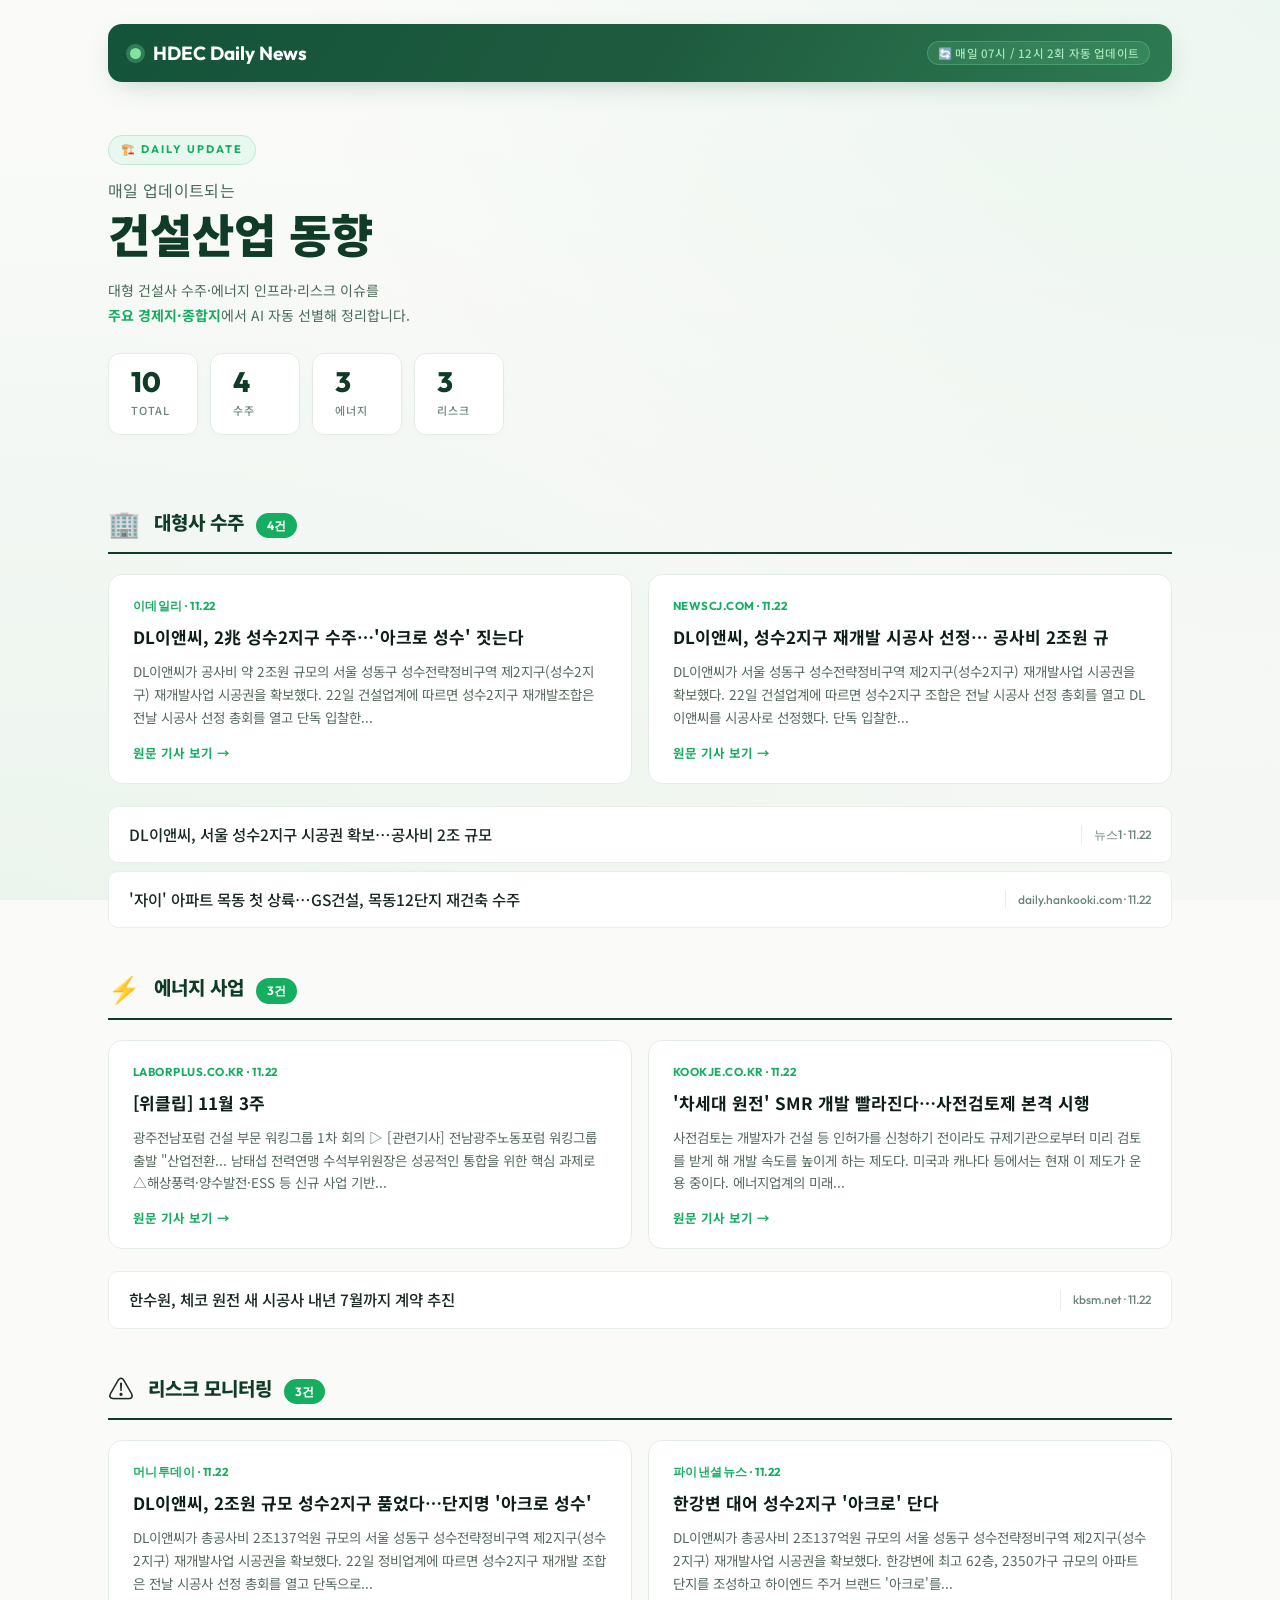
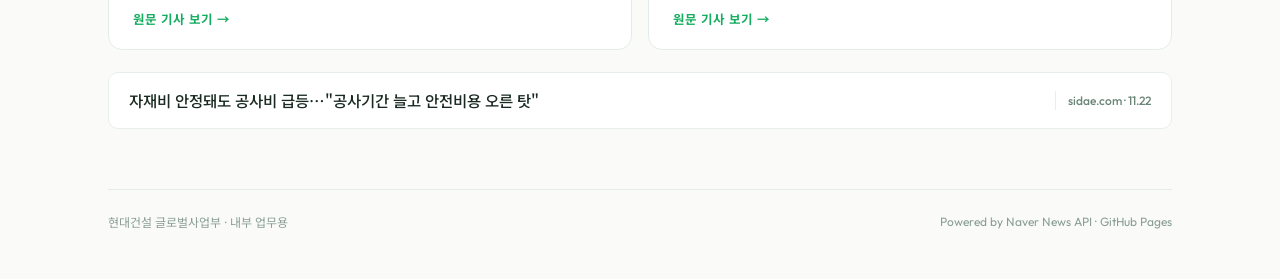
==== index.html @ 76e1b09c "Daily news update 2026-11-22" ====
<!DOCTYPE html>
<html lang="ko">
<head>
    <meta charset="UTF-8">
    <meta name="viewport" content="width=device-width, initial-scale=1.0">
    <title>건설산업 동향 Daily | HDEC Daily News</title>
    <link rel="preconnect" href="https://fonts.googleapis.com">
    <link rel="preconnect" href="https://fonts.gstatic.com" crossorigin>
    <link href="https://fonts.googleapis.com/css2?family=Noto+Sans+KR:wght@300;400;500;700;900&family=Outfit:wght@300;400;600;800&display=swap" rel="stylesheet">
    <link rel="stylesheet" href="style.css">
</head>
<body>

<div class="bg-wrap"><div class="bg-overlay"></div></div>

<main class="container">

  <header class="site-header">
    <a href="https://hdec-daily-news.github.io/landing/" class="brand">
      <span class="brand-dot"></span>
      <span class="brand-name">HDEC Daily News</span>
    </a>
    <div class="site-meta">
      <span class="auto-badge">🔄 매일 07시 / 12시 2회 자동 업데이트</span>
    </div>
  </header>

  <section class="hero">
    <div class="hero-tag">🏗️ DAILY UPDATE</div>
    <h1>
      <span class="hero-sub">매일 업데이트되는</span>
      <span class="hero-main">건설산업 동향</span>
    </h1>
    <p class="hero-desc">
      대형 건설사 수주·에너지 인프라·리스크 이슈를<br>
      <strong>주요 경제지·종합지</strong>에서 AI 자동 선별해 정리합니다.
    </p>
    <div class="hero-stats">
      <div class="stat"><span class="stat-num">10</span><span class="stat-lab">TOTAL</span></div>
      <div class="stat"><span class="stat-num">4</span><span class="stat-lab">수주</span></div>
      <div class="stat"><span class="stat-num">3</span><span class="stat-lab">에너지</span></div>
      <div class="stat"><span class="stat-num">3</span><span class="stat-lab">리스크</span></div>
    </div>
  </section>

  
    <section class="section">
      <div class="section-head">
        <div class="section-icon">🏢</div>
        <div class="section-meta">
          <h2 class="section-title">대형사 수주</h2>
          <div class="section-count">4건</div>
        </div>
      </div>
      <div class="top-cards">
        <a class="top-card" href="https://www.edaily.co.kr/News/Read?newsId=01830246645648344&amp;mediaCodeNo=257&amp;utm_source=naver&amp;utm_medium=referral&amp;utm_campaign=news_syndication&amp;utm_content=original_article" target="_blank" rel="noopener">
          <div class="top-card-source">이데일리 · 11.22</div>
          <h3 class="top-card-title">DL이앤씨, 2兆 성수2지구 수주…'아크로 성수' 짓는다</h3>
          <p class="top-card-desc">DL이앤씨가 공사비 약 2조원 규모의 서울 성동구 성수전략정비구역 제2지구(성수2지구) 재개발사업 시공권을 확보했다. 22일 건설업계에 따르면 성수2지구 재개발조합은 전날 시공사 선정 총회를 열고 단독 입찰한... </p>
          <span class="top-card-more">원문 기사 보기 →</span>
        </a>
        <a class="top-card" href="https://www.newscj.com/news/articleView.html?idxno=3451092" target="_blank" rel="noopener">
          <div class="top-card-source">newscj.com · 11.22</div>
          <h3 class="top-card-title">DL이앤씨, 성수2지구 재개발 시공사 선정… 공사비 2조원 규</h3>
          <p class="top-card-desc">DL이앤씨가 서울 성동구 성수전략정비구역 제2지구(성수2지구) 재개발사업 시공권을 확보했다. 22일 건설업계에 따르면 성수2지구 조합은 전날 시공사 선정 총회를 열고 DL이앤씨를 시공사로 선정했다. 단독 입찰한... </p>
          <span class="top-card-more">원문 기사 보기 →</span>
        </a></div><ul class="headlines">
          <li class="headline">
            <a href="https://www.news1.kr/realestate/general/6361959" target="_blank" rel="noopener">
              <span class="hl-title">DL이앤씨, 서울 성수2지구 시공권 확보…공사비 2조 규모</span>
              <span class="hl-meta">뉴스1 · 11.22</span>
            </a>
          </li>
          <li class="headline">
            <a href="https://daily.hankooki.com/news/articleView.html?idxno=1427640" target="_blank" rel="noopener">
              <span class="hl-title">'자이' 아파트 목동 첫 상륙…GS건설, 목동12단지 재건축 수주</span>
              <span class="hl-meta">daily.hankooki.com · 11.22</span>
            </a>
          </li></ul>
    </section>
    <section class="section">
      <div class="section-head">
        <div class="section-icon">⚡</div>
        <div class="section-meta">
          <h2 class="section-title">에너지 사업</h2>
          <div class="section-count">3건</div>
        </div>
      </div>
      <div class="top-cards">
        <a class="top-card" href="https://www.laborplus.co.kr/news/articleView.html?idxno=41877" target="_blank" rel="noopener">
          <div class="top-card-source">laborplus.co.kr · 11.22</div>
          <h3 class="top-card-title">[위클립] 11월 3주</h3>
          <p class="top-card-desc">광주전남포럼 건설 부문 워킹그룹 1차 회의 ▷ [관련기사] 전남광주노동포럼 워킹그룹 출발 &quot;산업전환... 남태섭 전력연맹 수석부위원장은 성공적인 통합을 위한 핵심 과제로 △해상풍력·양수발전·ESS 등 신규 사업 기반... </p>
          <span class="top-card-more">원문 기사 보기 →</span>
        </a>
        <a class="top-card" href="http://www.kookje.co.kr/news2011/asp/newsbody.asp?code=0200&amp;key=20261122.99099006650" target="_blank" rel="noopener">
          <div class="top-card-source">kookje.co.kr · 11.22</div>
          <h3 class="top-card-title">'차세대 원전' SMR 개발 빨라진다…사전검토제 본격 시행</h3>
          <p class="top-card-desc">사전검토는 개발자가 건설 등 인허가를 신청하기 전이라도 규제기관으로부터 미리 검토를 받게 해 개발 속도를 높이게 하는 제도다. 미국과 캐나다 등에서는 현재 이 제도가 운용 중이다. 에너지업계의 미래... </p>
          <span class="top-card-more">원문 기사 보기 →</span>
        </a></div><ul class="headlines">
          <li class="headline">
            <a href="https://www.kbsm.net/news/view.php?idx=542794" target="_blank" rel="noopener">
              <span class="hl-title">한수원, 체코 원전 새 시공사 내년 7월까지 계약 추진</span>
              <span class="hl-meta">kbsm.net · 11.22</span>
            </a>
          </li></ul>
    </section>
    <section class="section">
      <div class="section-head">
        <div class="section-icon">⚠️</div>
        <div class="section-meta">
          <h2 class="section-title">리스크 모니터링</h2>
          <div class="section-count">3건</div>
        </div>
      </div>
      <div class="top-cards">
        <a class="top-card" href="https://www.mt.co.kr/estate/2026/11/22/2026112213561186663" target="_blank" rel="noopener">
          <div class="top-card-source">머니투데이 · 11.22</div>
          <h3 class="top-card-title">DL이앤씨, 2조원 규모 성수2지구 품었다…단지명 '아크로 성수'</h3>
          <p class="top-card-desc">DL이앤씨가 총공사비 2조137억원 규모의 서울 성동구 성수전략정비구역 제2지구(성수2지구) 재개발사업 시공권을 확보했다. 22일 정비업계에 따르면 성수2지구 재개발 조합은 전날 시공사 선정 총회를 열고 단독으로... </p>
          <span class="top-card-more">원문 기사 보기 →</span>
        </a>
        <a class="top-card" href="https://www.fnnews.com/news/202611221819391116" target="_blank" rel="noopener">
          <div class="top-card-source">파이낸셜뉴스 · 11.22</div>
          <h3 class="top-card-title">한강변 대어 성수2지구 '아크로' 단다</h3>
          <p class="top-card-desc">DL이앤씨가 총공사비 2조137억원 규모의 서울 성동구 성수전략정비구역 제2지구(성수2지구) 재개발사업 시공권을 확보했다. 한강변에 최고 62층, 2350가구 규모의 아파트 단지를 조성하고 하이엔드 주거 브랜드 '아크로'를... </p>
          <span class="top-card-more">원문 기사 보기 →</span>
        </a></div><ul class="headlines">
          <li class="headline">
            <a href="https://www.sidae.com/article/2026112119050457990" target="_blank" rel="noopener">
              <span class="hl-title">자재비 안정돼도 공사비 급등…&quot;공사기간 늘고 안전비용 오른 탓&quot;</span>
              <span class="hl-meta">sidae.com · 11.22</span>
            </a>
          </li></ul>
    </section>

  <footer class="site-footer">
    <div>현대건설 글로벌사업부 · 내부 업무용</div>
    <div class="tech">Powered by Naver News API · GitHub Pages</div>
  </footer>

</main>
</body>
</html>
---- style.css ----
/* ========= Reset ========= */
*, *::before, *::after { box-sizing: border-box; margin: 0; padding: 0; }
html, body { height: 100%; }
body {
  font-family: 'Noto Sans KR', -apple-system, BlinkMacSystemFont, sans-serif;
  color: #1a2a22;
  background: #fafbf9;
  overflow-x: hidden;
  min-height: 100vh;
  line-height: 1.6;
  -webkit-font-smoothing: antialiased;
}
a { color: inherit; text-decoration: none; }
ul { list-style: none; }

/* ========= Background (아주 연한 그린 틴트) ========= */
.bg-wrap {
  position: fixed;
  inset: 0;
  z-index: -2;
  background:
    radial-gradient(ellipse at top right, rgba(21, 173, 96, 0.06), transparent 55%),
    radial-gradient(ellipse at bottom left, rgba(21, 173, 96, 0.04), transparent 60%),
    linear-gradient(180deg, #fafbf9 0%, #f4f7f3 100%);
}
.bg-overlay { display: none; }

/* ========= Layout ========= */
.container {
  max-width: 1120px;
  margin: 0 auto;
  padding: 24px 28px 48px;
}

/* ========= Header (다크 그린 스트립 - '일부만 그린') ========= */
.site-header {
  display: flex;
  justify-content: space-between;
  align-items: center;
  padding: 14px 22px;
  margin-bottom: 32px;
  background: linear-gradient(120deg, #14543a 0%, #1e5a3e 50%, #2d7a52 100%);
  border-radius: 14px;
  color: #fff;
  box-shadow: 0 8px 30px -12px rgba(20, 84, 58, 0.35);
}
.brand {
  display: flex;
  align-items: center;
  gap: 12px;
  font-family: 'Outfit', sans-serif;
  font-weight: 700;
  font-size: 19px;
  color: #fff;
  transition: opacity 0.2s;
}
.brand:hover { opacity: 0.85; }
.brand-dot {
  width: 11px; height: 11px; border-radius: 50%;
  background: #7fe4a2;
  box-shadow: 0 0 0 4px rgba(127, 228, 162, 0.28);
  animation: pulse 2.2s ease-in-out infinite;
}
@keyframes pulse {
  0%, 100% { box-shadow: 0 0 0 4px rgba(127, 228, 162, 0.28); }
  50%      { box-shadow: 0 0 0 10px rgba(127, 228, 162, 0.06); }
}
.site-meta {
  font-size: 12.5px;
  color: #c7e8d2;
  font-weight: 300;
}
.site-meta .sep { margin: 0 8px; opacity: 0.5; }
.site-meta .auto-badge {
  display: inline-block;
  padding: 2px 10px;
  border-radius: 999px;
  background: rgba(127, 228, 162, 0.14);
  color: #a8e6ba;
  font-weight: 500;
  font-size: 11.5px;
  letter-spacing: 0.2px;
  border: 1px solid rgba(127, 228, 162, 0.28);
}

/* ========= Hero ========= */
.hero { padding: 20px 0 28px; }
.hero-tag {
  display: inline-block;
  font-family: 'Outfit', sans-serif;
  font-size: 11px;
  font-weight: 700;
  letter-spacing: 0.18em;
  color: #15ad60;
  background: #e8f8ef;
  border: 1px solid rgba(21, 173, 96, 0.18);
  padding: 5px 12px;
  border-radius: 999px;
  margin-bottom: 16px;
}
.hero h1 { line-height: 1.15; font-weight: 900; }
.hero-sub {
  display: block;
  font-size: clamp(13px, 1.6vw, 16px);
  font-weight: 400;
  color: #4a6b5a;
  margin-bottom: 8px;
  letter-spacing: 0.02em;
}
.hero-main {
  display: block;
  font-size: clamp(28px, 4.6vw, 46px);
  color: #0f3b27;
  font-weight: 900;
}
.hero-desc {
  margin-top: 18px;
  font-size: 14px;
  line-height: 1.75;
  color: #4a6b5a;
  font-weight: 400;
  max-width: 720px;
}
.hero-desc strong { color: #15ad60; font-weight: 700; }
.hero-stats {
  display: flex;
  gap: 12px;
  margin-top: 26px;
  flex-wrap: wrap;
}
.stat {
  display: flex;
  flex-direction: column;
  padding: 14px 22px;
  background: #fff;
  border: 1px solid #e3ede6;
  border-radius: 12px;
  min-width: 90px;
  box-shadow: 0 2px 8px -4px rgba(20, 84, 58, 0.08);
}
.stat-num {
  font-family: 'Outfit', sans-serif;
  font-size: 28px;
  font-weight: 800;
  color: #0f3b27;
  line-height: 1;
}
.stat-lab {
  margin-top: 6px;
  font-size: 11px;
  font-weight: 500;
  letter-spacing: 0.08em;
  color: #6b8578;
  text-transform: uppercase;
}

/* ========= Section ========= */
.section { margin-top: 44px; }
.section-head {
  display: flex;
  align-items: center;
  gap: 14px;
  padding-bottom: 14px;
  margin-bottom: 20px;
  border-bottom: 2px solid #0f3b27;
}
.section-icon {
  font-size: 26px;
  line-height: 1;
}
.section-meta { display: flex; align-items: baseline; gap: 12px; flex: 1; }
.section-title {
  font-size: 19px;
  font-weight: 800;
  color: #0f3b27;
}
.section-count {
  font-family: 'Outfit', sans-serif;
  font-size: 12px;
  font-weight: 700;
  color: #fff;
  background: #15ad60;
  padding: 3px 11px;
  border-radius: 999px;
  letter-spacing: 0.02em;
}

/* ========= Top cards (대표 2장) ========= */
.top-cards {
  display: grid;
  grid-template-columns: 1fr 1fr;
  gap: 16px;
  margin-bottom: 22px;
}
.top-card {
  display: flex;
  flex-direction: column;
  padding: 22px 24px 20px;
  background: #fff;
  color: #1a2a22;
  border-radius: 14px;
  border: 1px solid #e3ede6;
  transition: transform 0.3s cubic-bezier(0.2, 0.9, 0.3, 1),
              box-shadow 0.3s ease,
              border-color 0.3s ease;
  min-height: 170px;
}
.top-card:hover {
  transform: translateY(-3px);
  box-shadow: 0 18px 40px -14px rgba(20, 84, 58, 0.18);
  border-color: #15ad60;
}
.top-card-source {
  font-family: 'Outfit', sans-serif;
  font-size: 11.5px;
  font-weight: 700;
  letter-spacing: 0.04em;
  color: #15ad60;
  text-transform: uppercase;
  margin-bottom: 10px;
}
.top-card-title {
  font-size: 17px;
  font-weight: 700;
  line-height: 1.45;
  color: #0f1f17;
  margin-bottom: 10px;
}
.top-card-desc {
  font-size: 13.5px;
  line-height: 1.7;
  color: #556a5e;
  font-weight: 400;
  flex: 1;
  display: -webkit-box;
  -webkit-line-clamp: 3;
  -webkit-box-orient: vertical;
  overflow: hidden;
}
.top-card-more {
  margin-top: 14px;
  font-size: 12.5px;
  font-weight: 700;
  color: #15ad60;
  align-self: flex-start;
}

/* ========= Headlines list (더 큰 글자, 더 눈에 띄게) ========= */
.headlines {
  display: flex;
  flex-direction: column;
  gap: 8px;
  background: transparent;
}
.headline a {
  display: flex;
  justify-content: space-between;
  gap: 20px;
  padding: 16px 20px;
  background: #fff;
  border: 1px solid #e8eeea;
  border-radius: 10px;
  transition: border-color 0.2s ease, box-shadow 0.2s ease, transform 0.2s ease;
  align-items: center;
}
.headline a:hover {
  border-color: #15ad60;
  box-shadow: 0 6px 18px -8px rgba(20, 84, 58, 0.18);
  transform: translateX(3px);
}
.hl-title {
  font-size: 15.5px;
  color: #1a2a22;
  font-weight: 500;
  flex: 1;
  line-height: 1.5;
  overflow: hidden;
  text-overflow: ellipsis;
  display: -webkit-box;
  -webkit-line-clamp: 2;
  -webkit-box-orient: vertical;
}
.headline a:hover .hl-title { color: #0f3b27; }
.hl-meta {
  font-family: 'Outfit', sans-serif;
  font-size: 12px;
  color: #6b8578;
  font-weight: 500;
  white-space: nowrap;
  flex-shrink: 0;
  padding-left: 12px;
  border-left: 1px solid #e8eeea;
}

.empty {
  padding: 32px 22px;
  text-align: center;
  color: #8a9e92;
  font-size: 13px;
  background: #fff;
  border: 1px dashed #d5dfd8;
  border-radius: 12px;
  font-style: italic;
}

/* ========= Footer ========= */
.site-footer {
  margin-top: 60px;
  padding-top: 22px;
  border-top: 1px solid #e3ede6;
  display: flex;
  justify-content: space-between;
  font-size: 12px;
  color: #8a9e92;
}
.site-footer .tech { font-family: 'Outfit', sans-serif; }

/* ========= Responsive ========= */
@media (max-width: 768px) {
  .container { padding: 16px 14px 32px; }
  .site-header { padding: 12px 16px; margin-bottom: 22px; }
  .hero { padding: 14px 0 22px; }
  .top-cards { grid-template-columns: 1fr; }
  .headline a { flex-direction: column; align-items: flex-start; gap: 8px; padding: 14px 16px; }
  .hl-meta { padding-left: 0; border-left: 0; }
  .site-meta { display: none; }
  .site-footer { flex-direction: column; gap: 6px; }
}
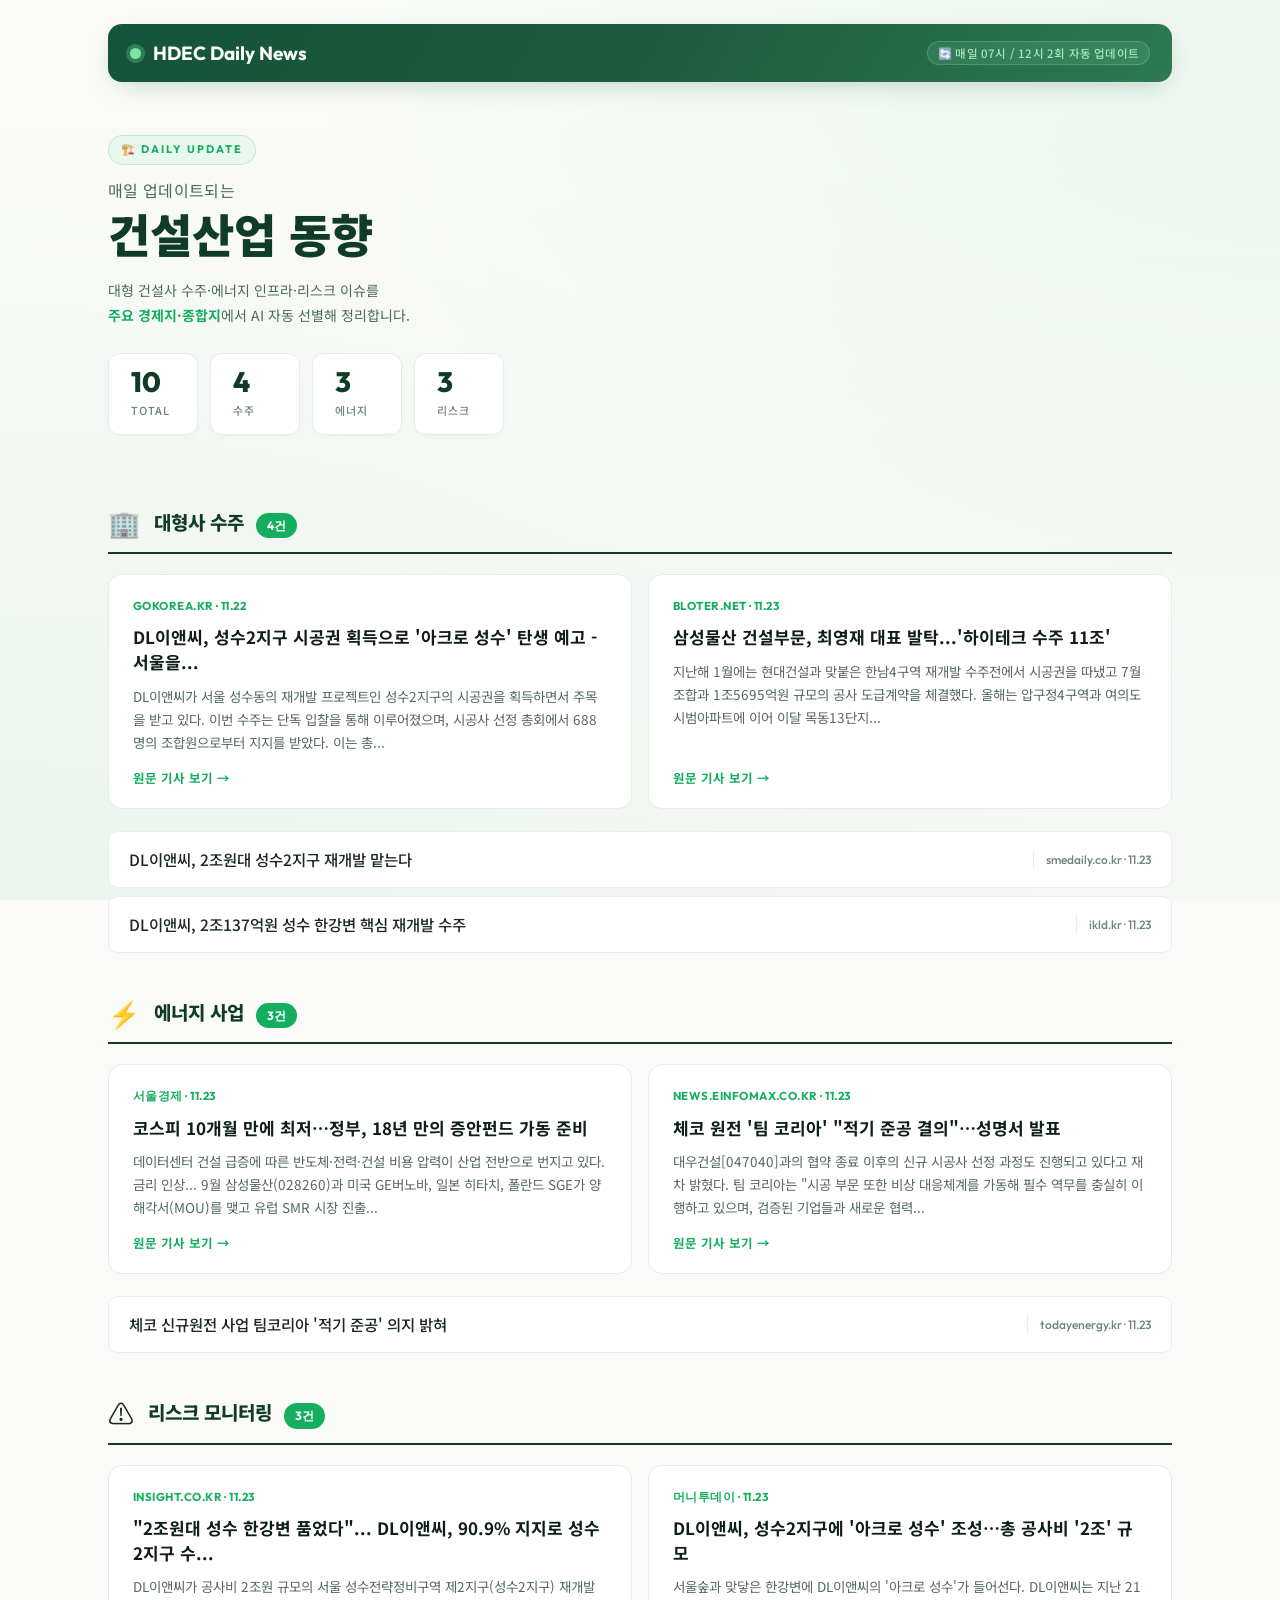
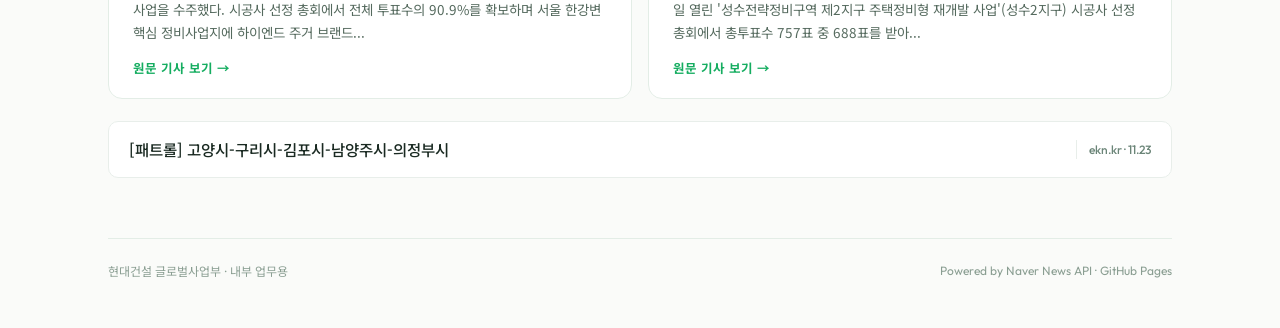
==== commit 350a6f49: "Daily news update 2026-11-23" ====
--- a/index.html
+++ b/index.html
@@ -53,28 +53,28 @@
         </div>
       </div>
       <div class="top-cards">
-        <a class="top-card" href="https://www.edaily.co.kr/News/Read?newsId=01830246645648344&amp;mediaCodeNo=257&amp;utm_source=naver&amp;utm_medium=referral&amp;utm_campaign=news_syndication&amp;utm_content=original_article" target="_blank" rel="noopener">
-          <div class="top-card-source">이데일리 · 11.22</div>
-          <h3 class="top-card-title">DL이앤씨, 2兆 성수2지구 수주…'아크로 성수' 짓는다</h3>
-          <p class="top-card-desc">DL이앤씨가 공사비 약 2조원 규모의 서울 성동구 성수전략정비구역 제2지구(성수2지구) 재개발사업 시공권을 확보했다. 22일 건설업계에 따르면 성수2지구 재개발조합은 전날 시공사 선정 총회를 열고 단독 입찰한... </p>
+        <a class="top-card" href="https://www.gokorea.kr/news/articleView.html?idxno=886766" target="_blank" rel="noopener">
+          <div class="top-card-source">gokorea.kr · 11.22</div>
+          <h3 class="top-card-title">DL이앤씨, 성수2지구 시공권 획득으로 '아크로 성수' 탄생 예고 - 서울을...</h3>
+          <p class="top-card-desc">DL이앤씨가 서울 성수동의 재개발 프로젝트인 성수2지구의 시공권을 획득하면서 주목을 받고 있다. 이번 수주는 단독 입찰을 통해 이루어졌으며, 시공사 선정 총회에서 688명의 조합원으로부터 지지를 받았다. 이는 총... </p>
           <span class="top-card-more">원문 기사 보기 →</span>
         </a>
-        <a class="top-card" href="https://www.newscj.com/news/articleView.html?idxno=3451092" target="_blank" rel="noopener">
-          <div class="top-card-source">newscj.com · 11.22</div>
-          <h3 class="top-card-title">DL이앤씨, 성수2지구 재개발 시공사 선정… 공사비 2조원 규</h3>
-          <p class="top-card-desc">DL이앤씨가 서울 성동구 성수전략정비구역 제2지구(성수2지구) 재개발사업 시공권을 확보했다. 22일 건설업계에 따르면 성수2지구 조합은 전날 시공사 선정 총회를 열고 DL이앤씨를 시공사로 선정했다. 단독 입찰한... </p>
+        <a class="top-card" href="https://www.bloter.net/news/articleView.html?idxno=679367" target="_blank" rel="noopener">
+          <div class="top-card-source">bloter.net · 11.23</div>
+          <h3 class="top-card-title">삼성물산 건설부문, 최영재 대표 발탁...'하이테크 수주 11조'</h3>
+          <p class="top-card-desc">지난해 1월에는 현대건설과 맞붙은 한남4구역 재개발 수주전에서 시공권을 따냈고 7월 조합과 1조5695억원 규모의 공사 도급계약을 체결했다. 올해는 압구정4구역과 여의도 시범아파트에 이어 이달 목동13단지... </p>
           <span class="top-card-more">원문 기사 보기 →</span>
         </a></div><ul class="headlines">
           <li class="headline">
-            <a href="https://www.news1.kr/realestate/general/6361959" target="_blank" rel="noopener">
-              <span class="hl-title">DL이앤씨, 서울 성수2지구 시공권 확보…공사비 2조 규모</span>
-              <span class="hl-meta">뉴스1 · 11.22</span>
+            <a href="http://www.smedaily.co.kr/news/articleView.html?idxno=366463" target="_blank" rel="noopener">
+              <span class="hl-title">DL이앤씨, 2조원대 성수2지구 재개발 맡는다</span>
+              <span class="hl-meta">smedaily.co.kr · 11.23</span>
             </a>
           </li>
           <li class="headline">
-            <a href="https://daily.hankooki.com/news/articleView.html?idxno=1427640" target="_blank" rel="noopener">
-              <span class="hl-title">'자이' 아파트 목동 첫 상륙…GS건설, 목동12단지 재건축 수주</span>
-              <span class="hl-meta">daily.hankooki.com · 11.22</span>
+            <a href="http://www.ikld.kr/news/articleView.html?idxno=344645" target="_blank" rel="noopener">
+              <span class="hl-title">DL이앤씨, 2조137억원 성수 한강변 핵심 재개발 수주</span>
+              <span class="hl-meta">ikld.kr · 11.23</span>
             </a>
           </li></ul>
     </section>
@@ -87,22 +87,22 @@
         </div>
       </div>
       <div class="top-cards">
-        <a class="top-card" href="https://www.laborplus.co.kr/news/articleView.html?idxno=41877" target="_blank" rel="noopener">
-          <div class="top-card-source">laborplus.co.kr · 11.22</div>
-          <h3 class="top-card-title">[위클립] 11월 3주</h3>
-          <p class="top-card-desc">광주전남포럼 건설 부문 워킹그룹 1차 회의 ▷ [관련기사] 전남광주노동포럼 워킹그룹 출발 &quot;산업전환... 남태섭 전력연맹 수석부위원장은 성공적인 통합을 위한 핵심 과제로 △해상풍력·양수발전·ESS 등 신규 사업 기반... </p>
+        <a class="top-card" href="https://www.sedaily.com/article/20117585?ref=naver" target="_blank" rel="noopener">
+          <div class="top-card-source">서울경제 · 11.23</div>
+          <h3 class="top-card-title">코스피 10개월 만에 최저…정부, 18년 만의 증안펀드 가동 준비</h3>
+          <p class="top-card-desc">데이터센터 건설 급증에 따른 반도체·전력·건설 비용 압력이 산업 전반으로 번지고 있다. 금리 인상... 9월 삼성물산(028260)과 미국 GE버노바, 일본 히타치, 폴란드 SGE가 양해각서(MOU)를 맺고 유럽 SMR 시장 진출... </p>
           <span class="top-card-more">원문 기사 보기 →</span>
         </a>
-        <a class="top-card" href="http://www.kookje.co.kr/news2011/asp/newsbody.asp?code=0200&amp;key=20261122.99099006650" target="_blank" rel="noopener">
-          <div class="top-card-source">kookje.co.kr · 11.22</div>
-          <h3 class="top-card-title">'차세대 원전' SMR 개발 빨라진다…사전검토제 본격 시행</h3>
-          <p class="top-card-desc">사전검토는 개발자가 건설 등 인허가를 신청하기 전이라도 규제기관으로부터 미리 검토를 받게 해 개발 속도를 높이게 하는 제도다. 미국과 캐나다 등에서는 현재 이 제도가 운용 중이다. 에너지업계의 미래... </p>
+        <a class="top-card" href="https://news.einfomax.co.kr/news/articleView.html?idxno=4446020" target="_blank" rel="noopener">
+          <div class="top-card-source">news.einfomax.co.kr · 11.23</div>
+          <h3 class="top-card-title">체코 원전 '팀 코리아' &quot;적기 준공 결의&quot;…성명서 발표</h3>
+          <p class="top-card-desc">대우건설[047040]과의 협약 종료 이후의 신규 시공사 선정 과정도 진행되고 있다고 재차 밝혔다. 팀 코리아는 &quot;시공 부문 또한 비상 대응체계를 가동해 필수 역무를 충실히 이행하고 있으며, 검증된 기업들과 새로운 협력... </p>
           <span class="top-card-more">원문 기사 보기 →</span>
         </a></div><ul class="headlines">
           <li class="headline">
-            <a href="https://www.kbsm.net/news/view.php?idx=542794" target="_blank" rel="noopener">
-              <span class="hl-title">한수원, 체코 원전 새 시공사 내년 7월까지 계약 추진</span>
-              <span class="hl-meta">kbsm.net · 11.22</span>
+            <a href="https://www.todayenergy.kr/news/articleView.html?idxno=305907" target="_blank" rel="noopener">
+              <span class="hl-title">체코 신규원전 사업 팀코리아 '적기 준공' 의지 밝혀</span>
+              <span class="hl-meta">todayenergy.kr · 11.23</span>
             </a>
           </li></ul>
     </section>
@@ -115,22 +115,22 @@
         </div>
       </div>
       <div class="top-cards">
-        <a class="top-card" href="https://www.mt.co.kr/estate/2026/11/22/2026112213561186663" target="_blank" rel="noopener">
-          <div class="top-card-source">머니투데이 · 11.22</div>
-          <h3 class="top-card-title">DL이앤씨, 2조원 규모 성수2지구 품었다…단지명 '아크로 성수'</h3>
-          <p class="top-card-desc">DL이앤씨가 총공사비 2조137억원 규모의 서울 성동구 성수전략정비구역 제2지구(성수2지구) 재개발사업 시공권을 확보했다. 22일 정비업계에 따르면 성수2지구 재개발 조합은 전날 시공사 선정 총회를 열고 단독으로... </p>
+        <a class="top-card" href="https://www.insight.co.kr/news/583135" target="_blank" rel="noopener">
+          <div class="top-card-source">insight.co.kr · 11.23</div>
+          <h3 class="top-card-title">&quot;2조원대 성수 한강변 품었다&quot;... DL이앤씨, 90.9% 지지로 성수2지구 수...</h3>
+          <p class="top-card-desc">DL이앤씨가 공사비 2조원 규모의 서울 성수전략정비구역 제2지구(성수2지구) 재개발 사업을 수주했다. 시공사 선정 총회에서 전체 투표수의 90.9%를 확보하며 서울 한강변 핵심 정비사업지에 하이엔드 주거 브랜드... </p>
           <span class="top-card-more">원문 기사 보기 →</span>
         </a>
-        <a class="top-card" href="https://www.fnnews.com/news/202611221819391116" target="_blank" rel="noopener">
-          <div class="top-card-source">파이낸셜뉴스 · 11.22</div>
-          <h3 class="top-card-title">한강변 대어 성수2지구 '아크로' 단다</h3>
-          <p class="top-card-desc">DL이앤씨가 총공사비 2조137억원 규모의 서울 성동구 성수전략정비구역 제2지구(성수2지구) 재개발사업 시공권을 확보했다. 한강변에 최고 62층, 2350가구 규모의 아파트 단지를 조성하고 하이엔드 주거 브랜드 '아크로'를... </p>
+        <a class="top-card" href="https://www.mt.co.kr/estate/2026/11/23/2026112309432934830" target="_blank" rel="noopener">
+          <div class="top-card-source">머니투데이 · 11.23</div>
+          <h3 class="top-card-title">DL이앤씨, 성수2지구에 '아크로 성수' 조성…총 공사비 '2조' 규모</h3>
+          <p class="top-card-desc">서울숲과 맞닿은 한강변에 DL이앤씨의 '아크로 성수'가 들어선다. DL이앤씨는 지난 21일 열린 '성수전략정비구역 제2지구 주택정비형 재개발 사업'(성수2지구) 시공사 선정 총회에서 총투표수 757표 중 688표를 받아... </p>
           <span class="top-card-more">원문 기사 보기 →</span>
         </a></div><ul class="headlines">
           <li class="headline">
-            <a href="https://www.sidae.com/article/2026112119050457990" target="_blank" rel="noopener">
-              <span class="hl-title">자재비 안정돼도 공사비 급등…&quot;공사기간 늘고 안전비용 오른 탓&quot;</span>
-              <span class="hl-meta">sidae.com · 11.22</span>
+            <a href="https://www.ekn.kr/web/view.php?key=20261123025253144" target="_blank" rel="noopener">
+              <span class="hl-title">[패트롤] 고양시-구리시-김포시-남양주시-의정부시</span>
+              <span class="hl-meta">ekn.kr · 11.23</span>
             </a>
           </li></ul>
     </section>
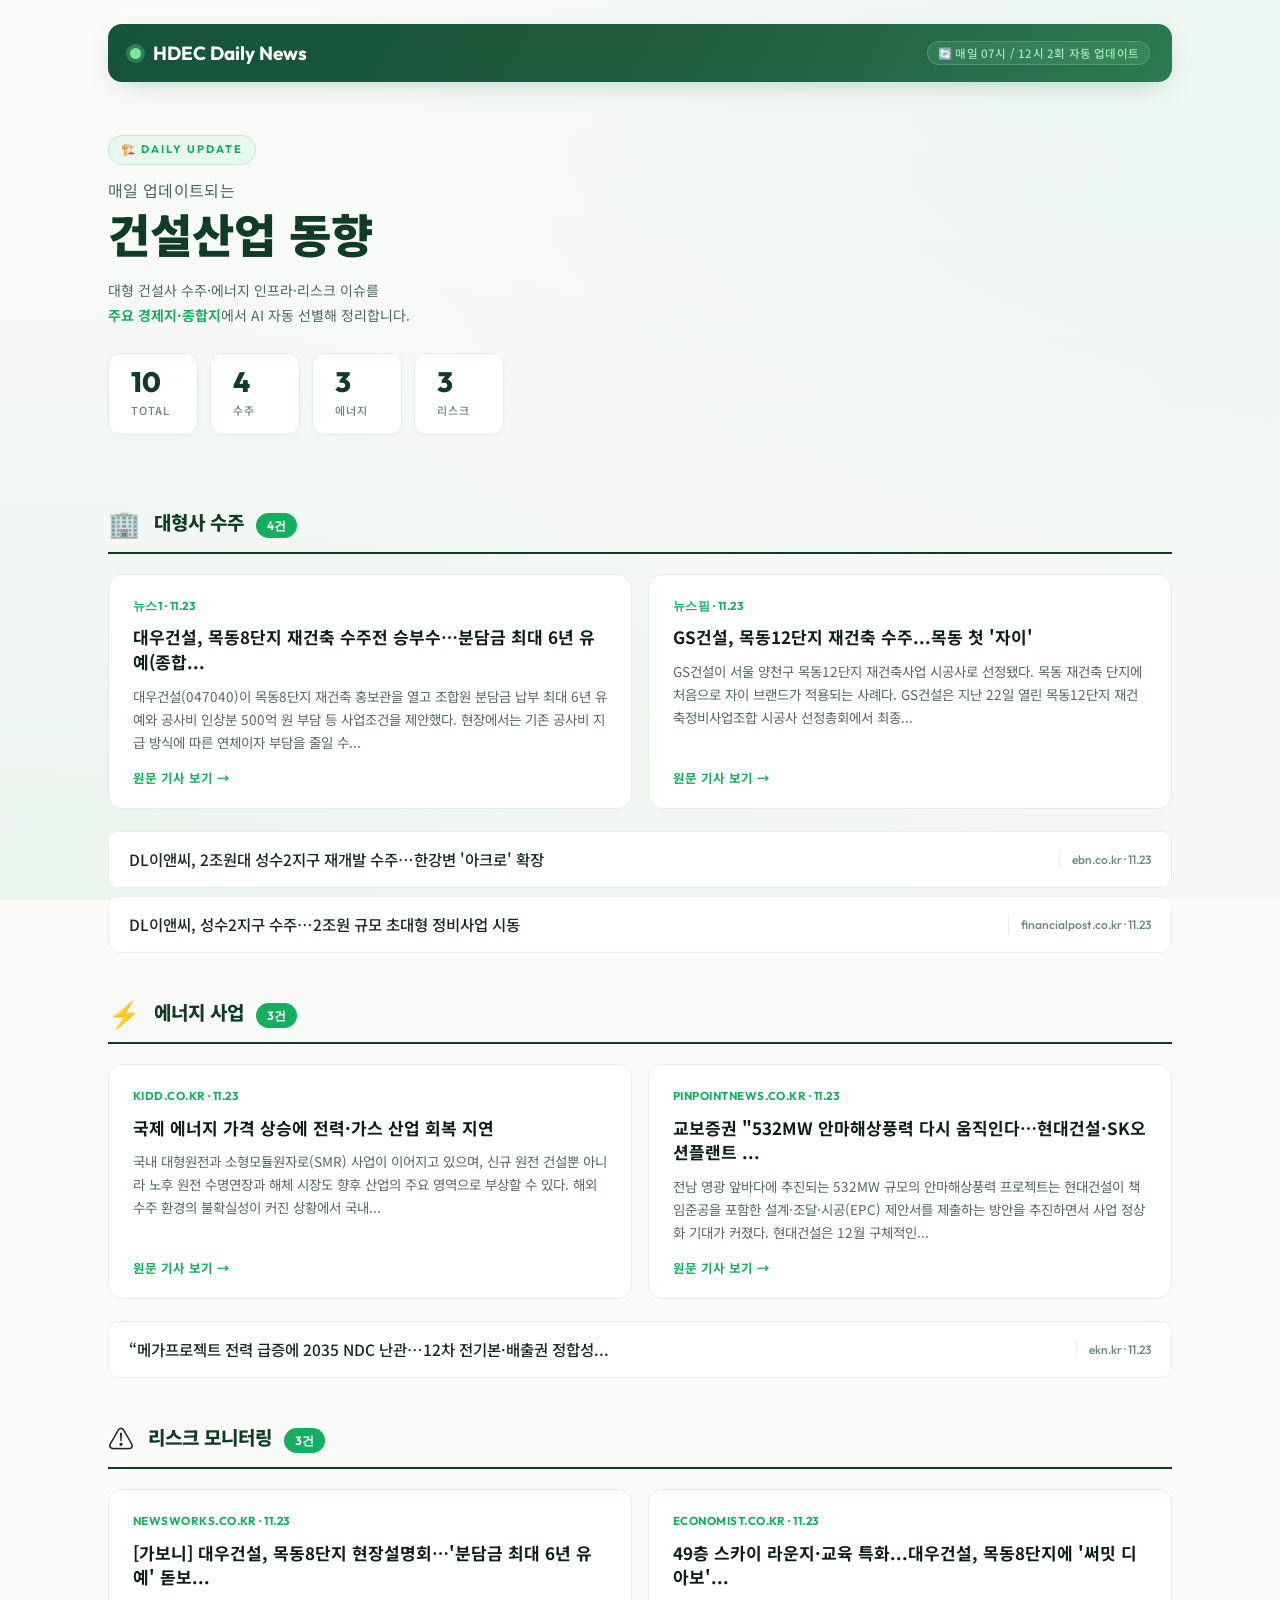
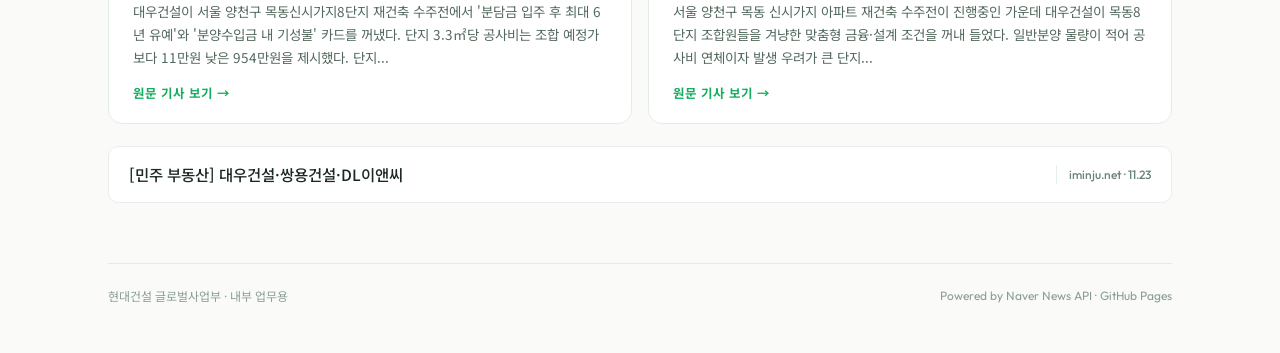
==== commit 8b9b2c67: "Daily news update 2026-11-23" ====
--- a/index.html
+++ b/index.html
@@ -53,28 +53,28 @@
         </div>
       </div>
       <div class="top-cards">
-        <a class="top-card" href="https://www.gokorea.kr/news/articleView.html?idxno=886766" target="_blank" rel="noopener">
-          <div class="top-card-source">gokorea.kr · 11.22</div>
-          <h3 class="top-card-title">DL이앤씨, 성수2지구 시공권 획득으로 '아크로 성수' 탄생 예고 - 서울을...</h3>
-          <p class="top-card-desc">DL이앤씨가 서울 성수동의 재개발 프로젝트인 성수2지구의 시공권을 획득하면서 주목을 받고 있다. 이번 수주는 단독 입찰을 통해 이루어졌으며, 시공사 선정 총회에서 688명의 조합원으로부터 지지를 받았다. 이는 총... </p>
+        <a class="top-card" href="https://www.news1.kr/realestate/general/6362849" target="_blank" rel="noopener">
+          <div class="top-card-source">뉴스1 · 11.23</div>
+          <h3 class="top-card-title">대우건설, 목동8단지 재건축 수주전 승부수…분담금 최대 6년 유예(종합...</h3>
+          <p class="top-card-desc">대우건설(047040)이 목동8단지 재건축 홍보관을 열고 조합원 분담금 납부 최대 6년 유예와 공사비 인상분 500억 원 부담 등 사업조건을 제안했다. 현장에서는 기존 공사비 지급 방식에 따른 연체이자 부담을 줄일 수... </p>
           <span class="top-card-more">원문 기사 보기 →</span>
         </a>
-        <a class="top-card" href="https://www.bloter.net/news/articleView.html?idxno=679367" target="_blank" rel="noopener">
-          <div class="top-card-source">bloter.net · 11.23</div>
-          <h3 class="top-card-title">삼성물산 건설부문, 최영재 대표 발탁...'하이테크 수주 11조'</h3>
-          <p class="top-card-desc">지난해 1월에는 현대건설과 맞붙은 한남4구역 재개발 수주전에서 시공권을 따냈고 7월 조합과 1조5695억원 규모의 공사 도급계약을 체결했다. 올해는 압구정4구역과 여의도 시범아파트에 이어 이달 목동13단지... </p>
+        <a class="top-card" href="https://www.newspim.com/news/view/20261123001060" target="_blank" rel="noopener">
+          <div class="top-card-source">뉴스핌 · 11.23</div>
+          <h3 class="top-card-title">GS건설, 목동12단지 재건축 수주...목동 첫 '자이'</h3>
+          <p class="top-card-desc">GS건설이 서울 양천구 목동12단지 재건축사업 시공사로 선정됐다. 목동 재건축 단지에 처음으로 자이 브랜드가 적용되는 사례다. GS건설은 지난 22일 열린 목동12단지 재건축정비사업조합 시공사 선정총회에서 최종... </p>
           <span class="top-card-more">원문 기사 보기 →</span>
         </a></div><ul class="headlines">
           <li class="headline">
-            <a href="http://www.smedaily.co.kr/news/articleView.html?idxno=366463" target="_blank" rel="noopener">
-              <span class="hl-title">DL이앤씨, 2조원대 성수2지구 재개발 맡는다</span>
-              <span class="hl-meta">smedaily.co.kr · 11.23</span>
+            <a href="https://www.ebn.co.kr/news/articleView.html?idxno=1732726" target="_blank" rel="noopener">
+              <span class="hl-title">DL이앤씨, 2조원대 성수2지구 재개발 수주…한강변 '아크로' 확장</span>
+              <span class="hl-meta">ebn.co.kr · 11.23</span>
             </a>
           </li>
           <li class="headline">
-            <a href="http://www.ikld.kr/news/articleView.html?idxno=344645" target="_blank" rel="noopener">
-              <span class="hl-title">DL이앤씨, 2조137억원 성수 한강변 핵심 재개발 수주</span>
-              <span class="hl-meta">ikld.kr · 11.23</span>
+            <a href="https://www.financialpost.co.kr/news/articleView.html?idxno=302413" target="_blank" rel="noopener">
+              <span class="hl-title">DL이앤씨, 성수2지구 수주…2조원 규모 초대형 정비사업 시동</span>
+              <span class="hl-meta">financialpost.co.kr · 11.23</span>
             </a>
           </li></ul>
     </section>
@@ -87,22 +87,22 @@
         </div>
       </div>
       <div class="top-cards">
-        <a class="top-card" href="https://www.sedaily.com/article/20117585?ref=naver" target="_blank" rel="noopener">
-          <div class="top-card-source">서울경제 · 11.23</div>
-          <h3 class="top-card-title">코스피 10개월 만에 최저…정부, 18년 만의 증안펀드 가동 준비</h3>
-          <p class="top-card-desc">데이터센터 건설 급증에 따른 반도체·전력·건설 비용 압력이 산업 전반으로 번지고 있다. 금리 인상... 9월 삼성물산(028260)과 미국 GE버노바, 일본 히타치, 폴란드 SGE가 양해각서(MOU)를 맺고 유럽 SMR 시장 진출... </p>
+        <a class="top-card" href="https://kidd.co.kr/news/248239" target="_blank" rel="noopener">
+          <div class="top-card-source">kidd.co.kr · 11.23</div>
+          <h3 class="top-card-title">국제 에너지 가격 상승에 전력·가스 산업 회복 지연</h3>
+          <p class="top-card-desc">국내 대형원전과 소형모듈원자로(SMR) 사업이 이어지고 있으며, 신규 원전 건설뿐 아니라 노후 원전 수명연장과 해체 시장도 향후 산업의 주요 영역으로 부상할 수 있다. 해외 수주 환경의 불확실성이 커진 상황에서 국내... </p>
           <span class="top-card-more">원문 기사 보기 →</span>
         </a>
-        <a class="top-card" href="https://news.einfomax.co.kr/news/articleView.html?idxno=4446020" target="_blank" rel="noopener">
-          <div class="top-card-source">news.einfomax.co.kr · 11.23</div>
-          <h3 class="top-card-title">체코 원전 '팀 코리아' &quot;적기 준공 결의&quot;…성명서 발표</h3>
-          <p class="top-card-desc">대우건설[047040]과의 협약 종료 이후의 신규 시공사 선정 과정도 진행되고 있다고 재차 밝혔다. 팀 코리아는 &quot;시공 부문 또한 비상 대응체계를 가동해 필수 역무를 충실히 이행하고 있으며, 검증된 기업들과 새로운 협력... </p>
+        <a class="top-card" href="https://www.pinpointnews.co.kr/news/articleView.html?idxno=507119" target="_blank" rel="noopener">
+          <div class="top-card-source">pinpointnews.co.kr · 11.23</div>
+          <h3 class="top-card-title">교보증권 &quot;532MW 안마해상풍력 다시 움직인다…현대건설·SK오션플랜트 ...</h3>
+          <p class="top-card-desc">전남 영광 앞바다에 추진되는 532MW 규모의 안마해상풍력 프로젝트는 현대건설이 책임준공을 포함한 설계·조달·시공(EPC) 제안서를 제출하는 방안을 추진하면서 사업 정상화 기대가 커졌다. 현대건설은 12월 구체적인... </p>
           <span class="top-card-more">원문 기사 보기 →</span>
         </a></div><ul class="headlines">
           <li class="headline">
-            <a href="https://www.todayenergy.kr/news/articleView.html?idxno=305907" target="_blank" rel="noopener">
-              <span class="hl-title">체코 신규원전 사업 팀코리아 '적기 준공' 의지 밝혀</span>
-              <span class="hl-meta">todayenergy.kr · 11.23</span>
+            <a href="https://www.ekn.kr/web/view.php?key=20261123027483518" target="_blank" rel="noopener">
+              <span class="hl-title">“메가프로젝트 전력 급증에 2035 NDC 난관…12차 전기본·배출권 정합성...</span>
+              <span class="hl-meta">ekn.kr · 11.23</span>
             </a>
           </li></ul>
     </section>
@@ -115,22 +115,22 @@
         </div>
       </div>
       <div class="top-cards">
-        <a class="top-card" href="https://www.insight.co.kr/news/583135" target="_blank" rel="noopener">
-          <div class="top-card-source">insight.co.kr · 11.23</div>
-          <h3 class="top-card-title">&quot;2조원대 성수 한강변 품었다&quot;... DL이앤씨, 90.9% 지지로 성수2지구 수...</h3>
-          <p class="top-card-desc">DL이앤씨가 공사비 2조원 규모의 서울 성수전략정비구역 제2지구(성수2지구) 재개발 사업을 수주했다. 시공사 선정 총회에서 전체 투표수의 90.9%를 확보하며 서울 한강변 핵심 정비사업지에 하이엔드 주거 브랜드... </p>
+        <a class="top-card" href="https://www.newsworks.co.kr/news/articleView.html?idxno=904014" target="_blank" rel="noopener">
+          <div class="top-card-source">newsworks.co.kr · 11.23</div>
+          <h3 class="top-card-title">[가보니] 대우건설, 목동8단지 현장설명회…'분담금 최대 6년 유예' 돋보...</h3>
+          <p class="top-card-desc">대우건설이 서울 양천구 목동신시가지8단지 재건축 수주전에서 '분담금 입주 후 최대 6년 유예'와 '분양수입금 내 기성불' 카드를 꺼냈다. 단지 3.3㎡당 공사비는 조합 예정가보다 11만원 낮은 954만원을 제시했다. 단지... </p>
           <span class="top-card-more">원문 기사 보기 →</span>
         </a>
-        <a class="top-card" href="https://www.mt.co.kr/estate/2026/11/23/2026112309432934830" target="_blank" rel="noopener">
-          <div class="top-card-source">머니투데이 · 11.23</div>
-          <h3 class="top-card-title">DL이앤씨, 성수2지구에 '아크로 성수' 조성…총 공사비 '2조' 규모</h3>
-          <p class="top-card-desc">서울숲과 맞닿은 한강변에 DL이앤씨의 '아크로 성수'가 들어선다. DL이앤씨는 지난 21일 열린 '성수전략정비구역 제2지구 주택정비형 재개발 사업'(성수2지구) 시공사 선정 총회에서 총투표수 757표 중 688표를 받아... </p>
+        <a class="top-card" href="https://economist.co.kr/article/view/ecn202611230011" target="_blank" rel="noopener">
+          <div class="top-card-source">economist.co.kr · 11.23</div>
+          <h3 class="top-card-title">49층 스카이 라운지·교육 특화...대우건설, 목동8단지에 '써밋 디아보'...</h3>
+          <p class="top-card-desc">서울 양천구 목동 신시가지 아파트 재건축 수주전이 진행중인 가운데 대우건설이 목동8단지 조합원들을 겨냥한 맞춤형 금융·설계 조건을 꺼내 들었다. 일반분양 물량이 적어 공사비 연체이자 발생 우려가 큰 단지... </p>
           <span class="top-card-more">원문 기사 보기 →</span>
         </a></div><ul class="headlines">
           <li class="headline">
-            <a href="https://www.ekn.kr/web/view.php?key=20261123025253144" target="_blank" rel="noopener">
-              <span class="hl-title">[패트롤] 고양시-구리시-김포시-남양주시-의정부시</span>
-              <span class="hl-meta">ekn.kr · 11.23</span>
+            <a href="http://www.iminju.net/news/articleView.html?idxno=172925" target="_blank" rel="noopener">
+              <span class="hl-title">[민주 부동산] 대우건설·쌍용건설·DL이앤씨</span>
+              <span class="hl-meta">iminju.net · 11.23</span>
             </a>
           </li></ul>
     </section>
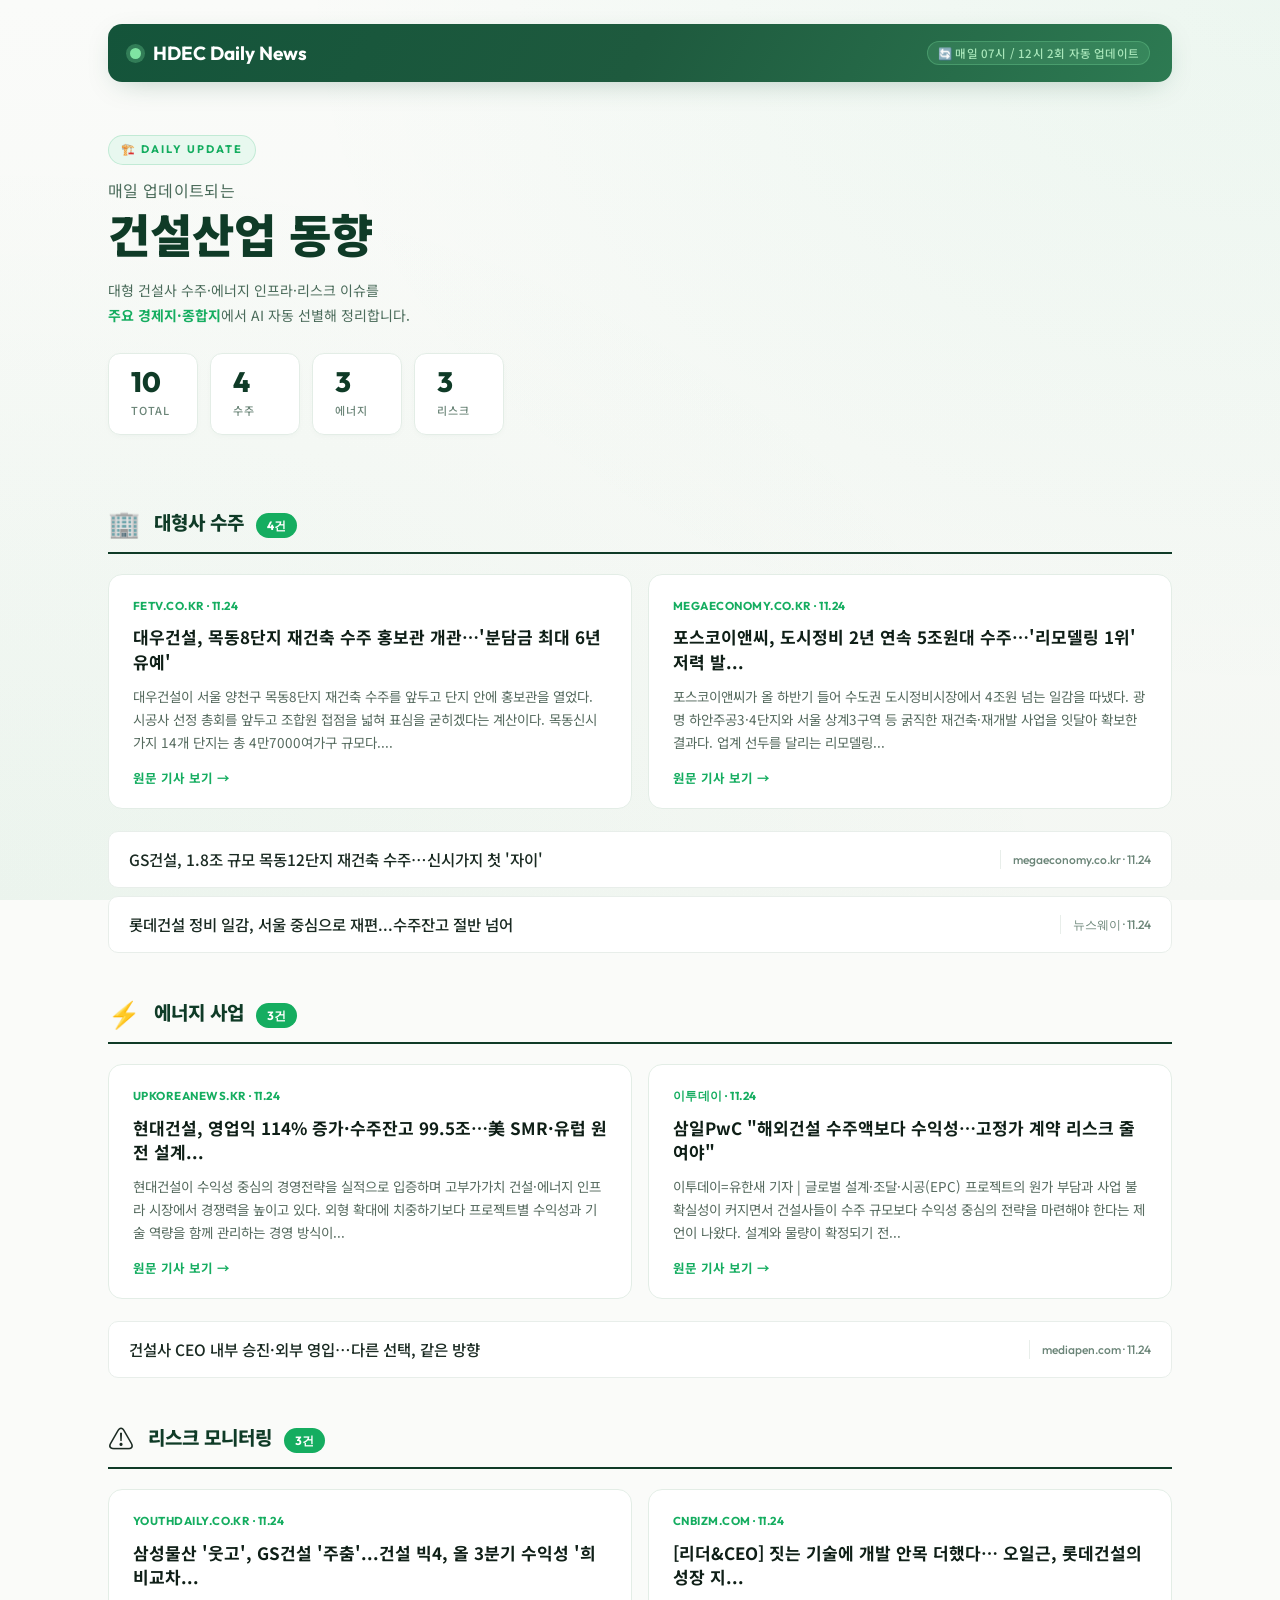
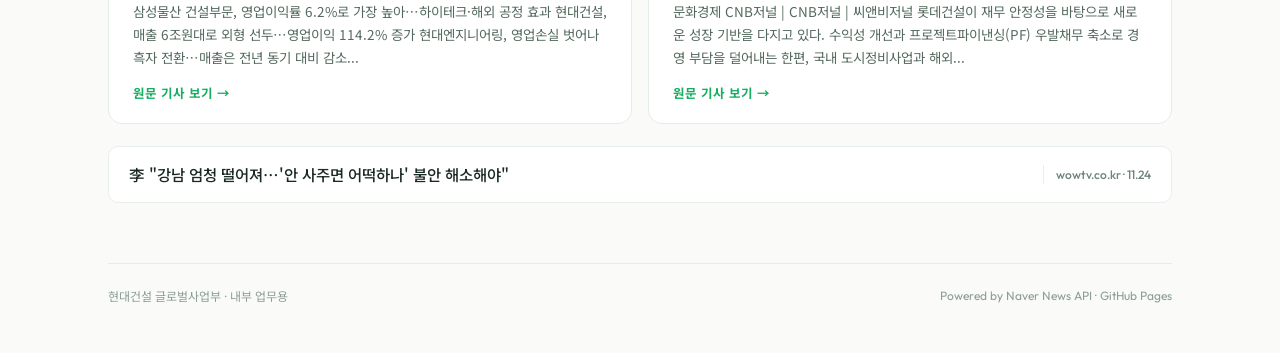
==== commit 0d77a4d1: "Daily news update 2026-11-24" ====
--- a/index.html
+++ b/index.html
@@ -53,28 +53,28 @@
         </div>
       </div>
       <div class="top-cards">
-        <a class="top-card" href="https://www.news1.kr/realestate/general/6362849" target="_blank" rel="noopener">
-          <div class="top-card-source">뉴스1 · 11.23</div>
-          <h3 class="top-card-title">대우건설, 목동8단지 재건축 수주전 승부수…분담금 최대 6년 유예(종합...</h3>
-          <p class="top-card-desc">대우건설(047040)이 목동8단지 재건축 홍보관을 열고 조합원 분담금 납부 최대 6년 유예와 공사비 인상분 500억 원 부담 등 사업조건을 제안했다. 현장에서는 기존 공사비 지급 방식에 따른 연체이자 부담을 줄일 수... </p>
+        <a class="top-card" href="https://www.fetv.co.kr/news/articleView.html?idxno=314203" target="_blank" rel="noopener">
+          <div class="top-card-source">fetv.co.kr · 11.24</div>
+          <h3 class="top-card-title">대우건설, 목동8단지 재건축 수주 홍보관 개관…'분담금 최대 6년 유예'</h3>
+          <p class="top-card-desc">대우건설이 서울 양천구 목동8단지 재건축 수주를 앞두고 단지 안에 홍보관을 열었다. 시공사 선정 총회를 앞두고 조합원 접점을 넓혀 표심을 굳히겠다는 계산이다. 목동신시가지 14개 단지는 총 4만7000여가구 규모다.... </p>
           <span class="top-card-more">원문 기사 보기 →</span>
         </a>
-        <a class="top-card" href="https://www.newspim.com/news/view/20261123001060" target="_blank" rel="noopener">
-          <div class="top-card-source">뉴스핌 · 11.23</div>
-          <h3 class="top-card-title">GS건설, 목동12단지 재건축 수주...목동 첫 '자이'</h3>
-          <p class="top-card-desc">GS건설이 서울 양천구 목동12단지 재건축사업 시공사로 선정됐다. 목동 재건축 단지에 처음으로 자이 브랜드가 적용되는 사례다. GS건설은 지난 22일 열린 목동12단지 재건축정비사업조합 시공사 선정총회에서 최종... </p>
+        <a class="top-card" href="https://www.megaeconomy.co.kr/news/newsview.php?ncode=1065586284860742" target="_blank" rel="noopener">
+          <div class="top-card-source">megaeconomy.co.kr · 11.24</div>
+          <h3 class="top-card-title">포스코이앤씨, 도시정비 2년 연속 5조원대 수주…'리모델링 1위' 저력 발...</h3>
+          <p class="top-card-desc">포스코이앤씨가 올 하반기 들어 수도권 도시정비시장에서 4조원 넘는 일감을 따냈다. 광명 하안주공3·4단지와 서울 상계3구역 등 굵직한 재건축·재개발 사업을 잇달아 확보한 결과다. 업계 선두를 달리는 리모델링... </p>
           <span class="top-card-more">원문 기사 보기 →</span>
         </a></div><ul class="headlines">
           <li class="headline">
-            <a href="https://www.ebn.co.kr/news/articleView.html?idxno=1732726" target="_blank" rel="noopener">
-              <span class="hl-title">DL이앤씨, 2조원대 성수2지구 재개발 수주…한강변 '아크로' 확장</span>
-              <span class="hl-meta">ebn.co.kr · 11.23</span>
+            <a href="https://www.megaeconomy.co.kr/news/newsview.php?ncode=1065568952585912" target="_blank" rel="noopener">
+              <span class="hl-title">GS건설, 1.8조 규모 목동12단지 재건축 수주…신시가지 첫 '자이'</span>
+              <span class="hl-meta">megaeconomy.co.kr · 11.24</span>
             </a>
           </li>
           <li class="headline">
-            <a href="https://www.financialpost.co.kr/news/articleView.html?idxno=302413" target="_blank" rel="noopener">
-              <span class="hl-title">DL이앤씨, 성수2지구 수주…2조원 규모 초대형 정비사업 시동</span>
-              <span class="hl-meta">financialpost.co.kr · 11.23</span>
+            <a href="https://www.newsway.co.kr/news/view?ud=2026112411105822446" target="_blank" rel="noopener">
+              <span class="hl-title">롯데건설 정비 일감, 서울 중심으로 재편...수주잔고 절반 넘어</span>
+              <span class="hl-meta">뉴스웨이 · 11.24</span>
             </a>
           </li></ul>
     </section>
@@ -87,22 +87,22 @@
         </div>
       </div>
       <div class="top-cards">
-        <a class="top-card" href="https://kidd.co.kr/news/248239" target="_blank" rel="noopener">
-          <div class="top-card-source">kidd.co.kr · 11.23</div>
-          <h3 class="top-card-title">국제 에너지 가격 상승에 전력·가스 산업 회복 지연</h3>
-          <p class="top-card-desc">국내 대형원전과 소형모듈원자로(SMR) 사업이 이어지고 있으며, 신규 원전 건설뿐 아니라 노후 원전 수명연장과 해체 시장도 향후 산업의 주요 영역으로 부상할 수 있다. 해외 수주 환경의 불확실성이 커진 상황에서 국내... </p>
+        <a class="top-card" href="https://www.upkoreanews.kr/news/articleView.html?idxno=101321" target="_blank" rel="noopener">
+          <div class="top-card-source">upkoreanews.kr · 11.24</div>
+          <h3 class="top-card-title">현대건설, 영업익 114% 증가·수주잔고 99.5조…美 SMR·유럽 원전 설계...</h3>
+          <p class="top-card-desc">현대건설이 수익성 중심의 경영전략을 실적으로 입증하며 고부가가치 건설·에너지 인프라 시장에서 경쟁력을 높이고 있다. 외형 확대에 치중하기보다 프로젝트별 수익성과 기술 역량을 함께 관리하는 경영 방식이... </p>
           <span class="top-card-more">원문 기사 보기 →</span>
         </a>
-        <a class="top-card" href="https://www.pinpointnews.co.kr/news/articleView.html?idxno=507119" target="_blank" rel="noopener">
-          <div class="top-card-source">pinpointnews.co.kr · 11.23</div>
-          <h3 class="top-card-title">교보증권 &quot;532MW 안마해상풍력 다시 움직인다…현대건설·SK오션플랜트 ...</h3>
-          <p class="top-card-desc">전남 영광 앞바다에 추진되는 532MW 규모의 안마해상풍력 프로젝트는 현대건설이 책임준공을 포함한 설계·조달·시공(EPC) 제안서를 제출하는 방안을 추진하면서 사업 정상화 기대가 커졌다. 현대건설은 12월 구체적인... </p>
+        <a class="top-card" href="https://www.etoday.co.kr/news/view/2651984" target="_blank" rel="noopener">
+          <div class="top-card-source">이투데이 · 11.24</div>
+          <h3 class="top-card-title">삼일PwC &quot;해외건설 수주액보다 수익성…고정가 계약 리스크 줄여야&quot;</h3>
+          <p class="top-card-desc">이투데이=유한새 기자 | 글로벌 설계·조달·시공(EPC) 프로젝트의 원가 부담과 사업 불확실성이 커지면서 건설사들이 수주 규모보다 수익성 중심의 전략을 마련해야 한다는 제언이 나왔다. 설계와 물량이 확정되기 전... </p>
           <span class="top-card-more">원문 기사 보기 →</span>
         </a></div><ul class="headlines">
           <li class="headline">
-            <a href="https://www.ekn.kr/web/view.php?key=20261123027483518" target="_blank" rel="noopener">
-              <span class="hl-title">“메가프로젝트 전력 급증에 2035 NDC 난관…12차 전기본·배출권 정합성...</span>
-              <span class="hl-meta">ekn.kr · 11.23</span>
+            <a href="https://www.mediapen.com/news/view/1139601" target="_blank" rel="noopener">
+              <span class="hl-title">건설사 CEO 내부 승진·외부 영입…다른 선택, 같은 방향</span>
+              <span class="hl-meta">mediapen.com · 11.24</span>
             </a>
           </li></ul>
     </section>
@@ -115,22 +115,22 @@
         </div>
       </div>
       <div class="top-cards">
-        <a class="top-card" href="https://www.newsworks.co.kr/news/articleView.html?idxno=904014" target="_blank" rel="noopener">
-          <div class="top-card-source">newsworks.co.kr · 11.23</div>
-          <h3 class="top-card-title">[가보니] 대우건설, 목동8단지 현장설명회…'분담금 최대 6년 유예' 돋보...</h3>
-          <p class="top-card-desc">대우건설이 서울 양천구 목동신시가지8단지 재건축 수주전에서 '분담금 입주 후 최대 6년 유예'와 '분양수입금 내 기성불' 카드를 꺼냈다. 단지 3.3㎡당 공사비는 조합 예정가보다 11만원 낮은 954만원을 제시했다. 단지... </p>
+        <a class="top-card" href="https://www.youthdaily.co.kr/news/article.html?no=230223" target="_blank" rel="noopener">
+          <div class="top-card-source">youthdaily.co.kr · 11.24</div>
+          <h3 class="top-card-title">삼성물산 '웃고', GS건설 '주춤'...건설 빅4, 올 3분기 수익성 '희비교차...</h3>
+          <p class="top-card-desc">삼성물산 건설부문, 영업이익률 6.2%로 가장 높아…하이테크·해외 공정 효과 현대건설, 매출 6조원대로 외형 선두…영업이익 114.2% 증가 현대엔지니어링, 영업손실 벗어나 흑자 전환…매출은 전년 동기 대비 감소... </p>
           <span class="top-card-more">원문 기사 보기 →</span>
         </a>
-        <a class="top-card" href="https://economist.co.kr/article/view/ecn202611230011" target="_blank" rel="noopener">
-          <div class="top-card-source">economist.co.kr · 11.23</div>
-          <h3 class="top-card-title">49층 스카이 라운지·교육 특화...대우건설, 목동8단지에 '써밋 디아보'...</h3>
-          <p class="top-card-desc">서울 양천구 목동 신시가지 아파트 재건축 수주전이 진행중인 가운데 대우건설이 목동8단지 조합원들을 겨냥한 맞춤형 금융·설계 조건을 꺼내 들었다. 일반분양 물량이 적어 공사비 연체이자 발생 우려가 큰 단지... </p>
+        <a class="top-card" href="https://www.cnbizm.com/news/articleView.html?idxno=322432" target="_blank" rel="noopener">
+          <div class="top-card-source">cnbizm.com · 11.24</div>
+          <h3 class="top-card-title">[리더&amp;CEO] 짓는 기술에 개발 안목 더했다… 오일근, 롯데건설의 성장 지...</h3>
+          <p class="top-card-desc">문화경제 CNB저널 | CNB저널 | 씨앤비저널 롯데건설이 재무 안정성을 바탕으로 새로운 성장 기반을 다지고 있다. 수익성 개선과 프로젝트파이낸싱(PF) 우발채무 축소로 경영 부담을 덜어내는 한편, 국내 도시정비사업과 해외... </p>
           <span class="top-card-more">원문 기사 보기 →</span>
         </a></div><ul class="headlines">
           <li class="headline">
-            <a href="http://www.iminju.net/news/articleView.html?idxno=172925" target="_blank" rel="noopener">
-              <span class="hl-title">[민주 부동산] 대우건설·쌍용건설·DL이앤씨</span>
-              <span class="hl-meta">iminju.net · 11.23</span>
+            <a href="http://www.wowtv.co.kr/NewsCenter/News/Read?articleId=A202611240066&amp;t=NN" target="_blank" rel="noopener">
+              <span class="hl-title">李 &quot;강남 엄청 떨어져…'안 사주면 어떡하나' 불안 해소해야&quot;</span>
+              <span class="hl-meta">wowtv.co.kr · 11.24</span>
             </a>
           </li></ul>
     </section>
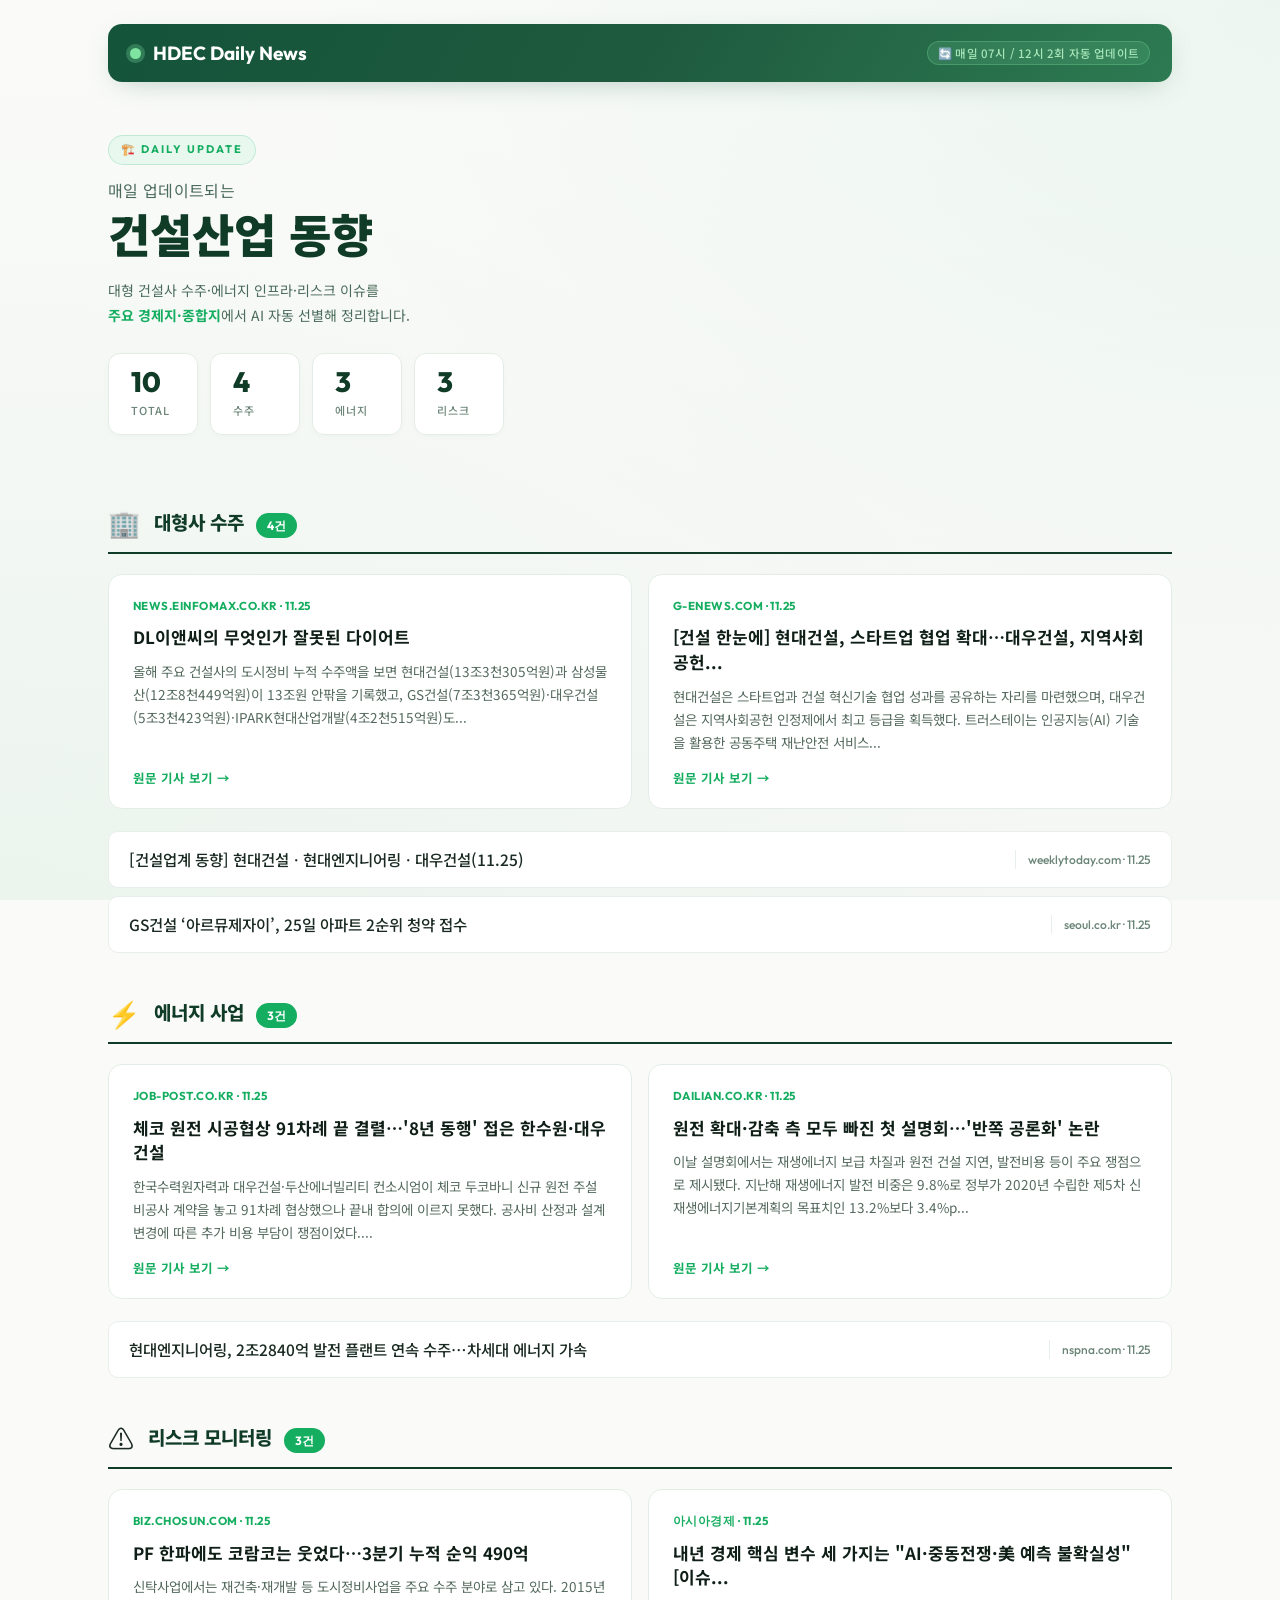
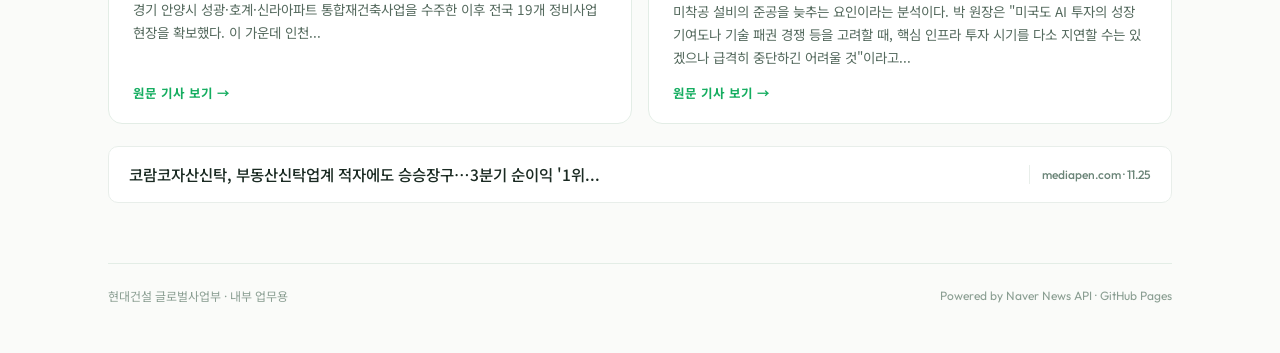
==== commit 301bc63a: "Daily news update 2026-11-25" ====
--- a/index.html
+++ b/index.html
@@ -53,28 +53,28 @@
         </div>
       </div>
       <div class="top-cards">
-        <a class="top-card" href="https://www.fetv.co.kr/news/articleView.html?idxno=314203" target="_blank" rel="noopener">
-          <div class="top-card-source">fetv.co.kr · 11.24</div>
-          <h3 class="top-card-title">대우건설, 목동8단지 재건축 수주 홍보관 개관…'분담금 최대 6년 유예'</h3>
-          <p class="top-card-desc">대우건설이 서울 양천구 목동8단지 재건축 수주를 앞두고 단지 안에 홍보관을 열었다. 시공사 선정 총회를 앞두고 조합원 접점을 넓혀 표심을 굳히겠다는 계산이다. 목동신시가지 14개 단지는 총 4만7000여가구 규모다.... </p>
+        <a class="top-card" href="https://news.einfomax.co.kr/news/articleView.html?idxno=4446395" target="_blank" rel="noopener">
+          <div class="top-card-source">news.einfomax.co.kr · 11.25</div>
+          <h3 class="top-card-title">DL이앤씨의 무엇인가 잘못된 다이어트</h3>
+          <p class="top-card-desc">올해 주요 건설사의 도시정비 누적 수주액을 보면 현대건설(13조3천305억원)과 삼성물산(12조8천449억원)이 13조원 안팎을 기록했고, GS건설(7조3천365억원)·대우건설(5조3천423억원)·IPARK현대산업개발(4조2천515억원)도... </p>
           <span class="top-card-more">원문 기사 보기 →</span>
         </a>
-        <a class="top-card" href="https://www.megaeconomy.co.kr/news/newsview.php?ncode=1065586284860742" target="_blank" rel="noopener">
-          <div class="top-card-source">megaeconomy.co.kr · 11.24</div>
-          <h3 class="top-card-title">포스코이앤씨, 도시정비 2년 연속 5조원대 수주…'리모델링 1위' 저력 발...</h3>
-          <p class="top-card-desc">포스코이앤씨가 올 하반기 들어 수도권 도시정비시장에서 4조원 넘는 일감을 따냈다. 광명 하안주공3·4단지와 서울 상계3구역 등 굵직한 재건축·재개발 사업을 잇달아 확보한 결과다. 업계 선두를 달리는 리모델링... </p>
+        <a class="top-card" href="https://www.g-enews.com/view.php?ud=2026112513253167352aa6f4cdad_1" target="_blank" rel="noopener">
+          <div class="top-card-source">g-enews.com · 11.25</div>
+          <h3 class="top-card-title">[건설 한눈에] 현대건설, 스타트업 협업 확대…대우건설, 지역사회공헌...</h3>
+          <p class="top-card-desc">현대건설은 스타트업과 건설 혁신기술 협업 성과를 공유하는 자리를 마련했으며, 대우건설은 지역사회공헌 인정제에서 최고 등급을 획득했다. 트러스테이는 인공지능(AI) 기술을 활용한 공동주택 재난안전 서비스... </p>
           <span class="top-card-more">원문 기사 보기 →</span>
         </a></div><ul class="headlines">
           <li class="headline">
-            <a href="https://www.megaeconomy.co.kr/news/newsview.php?ncode=1065568952585912" target="_blank" rel="noopener">
-              <span class="hl-title">GS건설, 1.8조 규모 목동12단지 재건축 수주…신시가지 첫 '자이'</span>
-              <span class="hl-meta">megaeconomy.co.kr · 11.24</span>
+            <a href="http://www.weeklytoday.com/news/articleView.html?idxno=803348" target="_blank" rel="noopener">
+              <span class="hl-title">[건설업계 동향] 현대건설ㆍ현대엔지니어링ㆍ대우건설(11.25)</span>
+              <span class="hl-meta">weeklytoday.com · 11.25</span>
             </a>
           </li>
           <li class="headline">
-            <a href="https://www.newsway.co.kr/news/view?ud=2026112411105822446" target="_blank" rel="noopener">
-              <span class="hl-title">롯데건설 정비 일감, 서울 중심으로 재편...수주잔고 절반 넘어</span>
-              <span class="hl-meta">뉴스웨이 · 11.24</span>
+            <a href="https://www.seoul.co.kr/news/economy/estate/2026/11/25/20261125500104?wlog_tag3=naver" target="_blank" rel="noopener">
+              <span class="hl-title">GS건설 ‘아르뮤제자이’, 25일 아파트 2순위 청약 접수</span>
+              <span class="hl-meta">seoul.co.kr · 11.25</span>
             </a>
           </li></ul>
     </section>
@@ -87,22 +87,22 @@
         </div>
       </div>
       <div class="top-cards">
-        <a class="top-card" href="https://www.upkoreanews.kr/news/articleView.html?idxno=101321" target="_blank" rel="noopener">
-          <div class="top-card-source">upkoreanews.kr · 11.24</div>
-          <h3 class="top-card-title">현대건설, 영업익 114% 증가·수주잔고 99.5조…美 SMR·유럽 원전 설계...</h3>
-          <p class="top-card-desc">현대건설이 수익성 중심의 경영전략을 실적으로 입증하며 고부가가치 건설·에너지 인프라 시장에서 경쟁력을 높이고 있다. 외형 확대에 치중하기보다 프로젝트별 수익성과 기술 역량을 함께 관리하는 경영 방식이... </p>
+        <a class="top-card" href="https://www.job-post.co.kr/news/articleView.html?idxno=240676" target="_blank" rel="noopener">
+          <div class="top-card-source">job-post.co.kr · 11.25</div>
+          <h3 class="top-card-title">체코 원전 시공협상 91차례 끝 결렬…'8년 동행' 접은 한수원·대우건설</h3>
+          <p class="top-card-desc">한국수력원자력과 대우건설·두산에너빌리티 컨소시엄이 체코 두코바니 신규 원전 주설비공사 계약을 놓고 91차례 협상했으나 끝내 합의에 이르지 못했다. 공사비 산정과 설계변경에 따른 추가 비용 부담이 쟁점이었다.... </p>
           <span class="top-card-more">원문 기사 보기 →</span>
         </a>
-        <a class="top-card" href="https://www.etoday.co.kr/news/view/2651984" target="_blank" rel="noopener">
-          <div class="top-card-source">이투데이 · 11.24</div>
-          <h3 class="top-card-title">삼일PwC &quot;해외건설 수주액보다 수익성…고정가 계약 리스크 줄여야&quot;</h3>
-          <p class="top-card-desc">이투데이=유한새 기자 | 글로벌 설계·조달·시공(EPC) 프로젝트의 원가 부담과 사업 불확실성이 커지면서 건설사들이 수주 규모보다 수익성 중심의 전략을 마련해야 한다는 제언이 나왔다. 설계와 물량이 확정되기 전... </p>
+        <a class="top-card" href="https://www.dailian.co.kr/news/view/1719366/?sc=Naver" target="_blank" rel="noopener">
+          <div class="top-card-source">dailian.co.kr · 11.25</div>
+          <h3 class="top-card-title">원전 확대·감축 측 모두 빠진 첫 설명회…'반쪽 공론화' 논란</h3>
+          <p class="top-card-desc">이날 설명회에서는 재생에너지 보급 차질과 원전 건설 지연, 발전비용 등이 주요 쟁점으로 제시됐다. 지난해 재생에너지 발전 비중은 9.8%로 정부가 2020년 수립한 제5차 신재생에너지기본계획의 목표치인 13.2%보다 3.4%p... </p>
           <span class="top-card-more">원문 기사 보기 →</span>
         </a></div><ul class="headlines">
           <li class="headline">
-            <a href="https://www.mediapen.com/news/view/1139601" target="_blank" rel="noopener">
-              <span class="hl-title">건설사 CEO 내부 승진·외부 영입…다른 선택, 같은 방향</span>
-              <span class="hl-meta">mediapen.com · 11.24</span>
+            <a href="https://www.nspna.com/news/?mode=view&amp;newsid=837650" target="_blank" rel="noopener">
+              <span class="hl-title">현대엔지니어링, 2조2840억 발전 플랜트 연속 수주…차세대 에너지 가속</span>
+              <span class="hl-meta">nspna.com · 11.25</span>
             </a>
           </li></ul>
     </section>
@@ -115,22 +115,22 @@
         </div>
       </div>
       <div class="top-cards">
-        <a class="top-card" href="https://www.youthdaily.co.kr/news/article.html?no=230223" target="_blank" rel="noopener">
-          <div class="top-card-source">youthdaily.co.kr · 11.24</div>
-          <h3 class="top-card-title">삼성물산 '웃고', GS건설 '주춤'...건설 빅4, 올 3분기 수익성 '희비교차...</h3>
-          <p class="top-card-desc">삼성물산 건설부문, 영업이익률 6.2%로 가장 높아…하이테크·해외 공정 효과 현대건설, 매출 6조원대로 외형 선두…영업이익 114.2% 증가 현대엔지니어링, 영업손실 벗어나 흑자 전환…매출은 전년 동기 대비 감소... </p>
+        <a class="top-card" href="https://biz.chosun.com/stock/stock_general/2026/11/25/JEHV5B7PVJFD7K2PRFNQXLQOTY/?utm_source=naver&amp;utm_medium=original&amp;utm_campaign=biz" target="_blank" rel="noopener">
+          <div class="top-card-source">biz.chosun.com · 11.25</div>
+          <h3 class="top-card-title">PF 한파에도 코람코는 웃었다…3분기 누적 순익 490억</h3>
+          <p class="top-card-desc">신탁사업에서는 재건축·재개발 등 도시정비사업을 주요 수주 분야로 삼고 있다. 2015년 경기 안양시 성광·호계·신라아파트 통합재건축사업을 수주한 이후 전국 19개 정비사업 현장을 확보했다. 이 가운데 인천... </p>
           <span class="top-card-more">원문 기사 보기 →</span>
         </a>
-        <a class="top-card" href="https://www.cnbizm.com/news/articleView.html?idxno=322432" target="_blank" rel="noopener">
-          <div class="top-card-source">cnbizm.com · 11.24</div>
-          <h3 class="top-card-title">[리더&amp;CEO] 짓는 기술에 개발 안목 더했다… 오일근, 롯데건설의 성장 지...</h3>
-          <p class="top-card-desc">문화경제 CNB저널 | CNB저널 | 씨앤비저널 롯데건설이 재무 안정성을 바탕으로 새로운 성장 기반을 다지고 있다. 수익성 개선과 프로젝트파이낸싱(PF) 우발채무 축소로 경영 부담을 덜어내는 한편, 국내 도시정비사업과 해외... </p>
+        <a class="top-card" href="https://view.asiae.co.kr/article/2026112417342026198" target="_blank" rel="noopener">
+          <div class="top-card-source">아시아경제 · 11.25</div>
+          <h3 class="top-card-title">내년 경제 핵심 변수 세 가지는 &quot;AI·중동전쟁·美 예측 불확실성&quot;[이슈...</h3>
+          <p class="top-card-desc">미착공 설비의 준공을 늦추는 요인이라는 분석이다. 박 원장은 &quot;미국도 AI 투자의 성장 기여도나 기술 패권 경쟁 등을 고려할 때, 핵심 인프라 투자 시기를 다소 지연할 수는 있겠으나 급격히 중단하긴 어려울 것&quot;이라고... </p>
           <span class="top-card-more">원문 기사 보기 →</span>
         </a></div><ul class="headlines">
           <li class="headline">
-            <a href="http://www.wowtv.co.kr/NewsCenter/News/Read?articleId=A202611240066&amp;t=NN" target="_blank" rel="noopener">
-              <span class="hl-title">李 &quot;강남 엄청 떨어져…'안 사주면 어떡하나' 불안 해소해야&quot;</span>
-              <span class="hl-meta">wowtv.co.kr · 11.24</span>
+            <a href="https://www.mediapen.com/news/view/1139830" target="_blank" rel="noopener">
+              <span class="hl-title">코람코자산신탁, 부동산신탁업계 적자에도 승승장구…3분기 순이익 '1위...</span>
+              <span class="hl-meta">mediapen.com · 11.25</span>
             </a>
           </li></ul>
     </section>
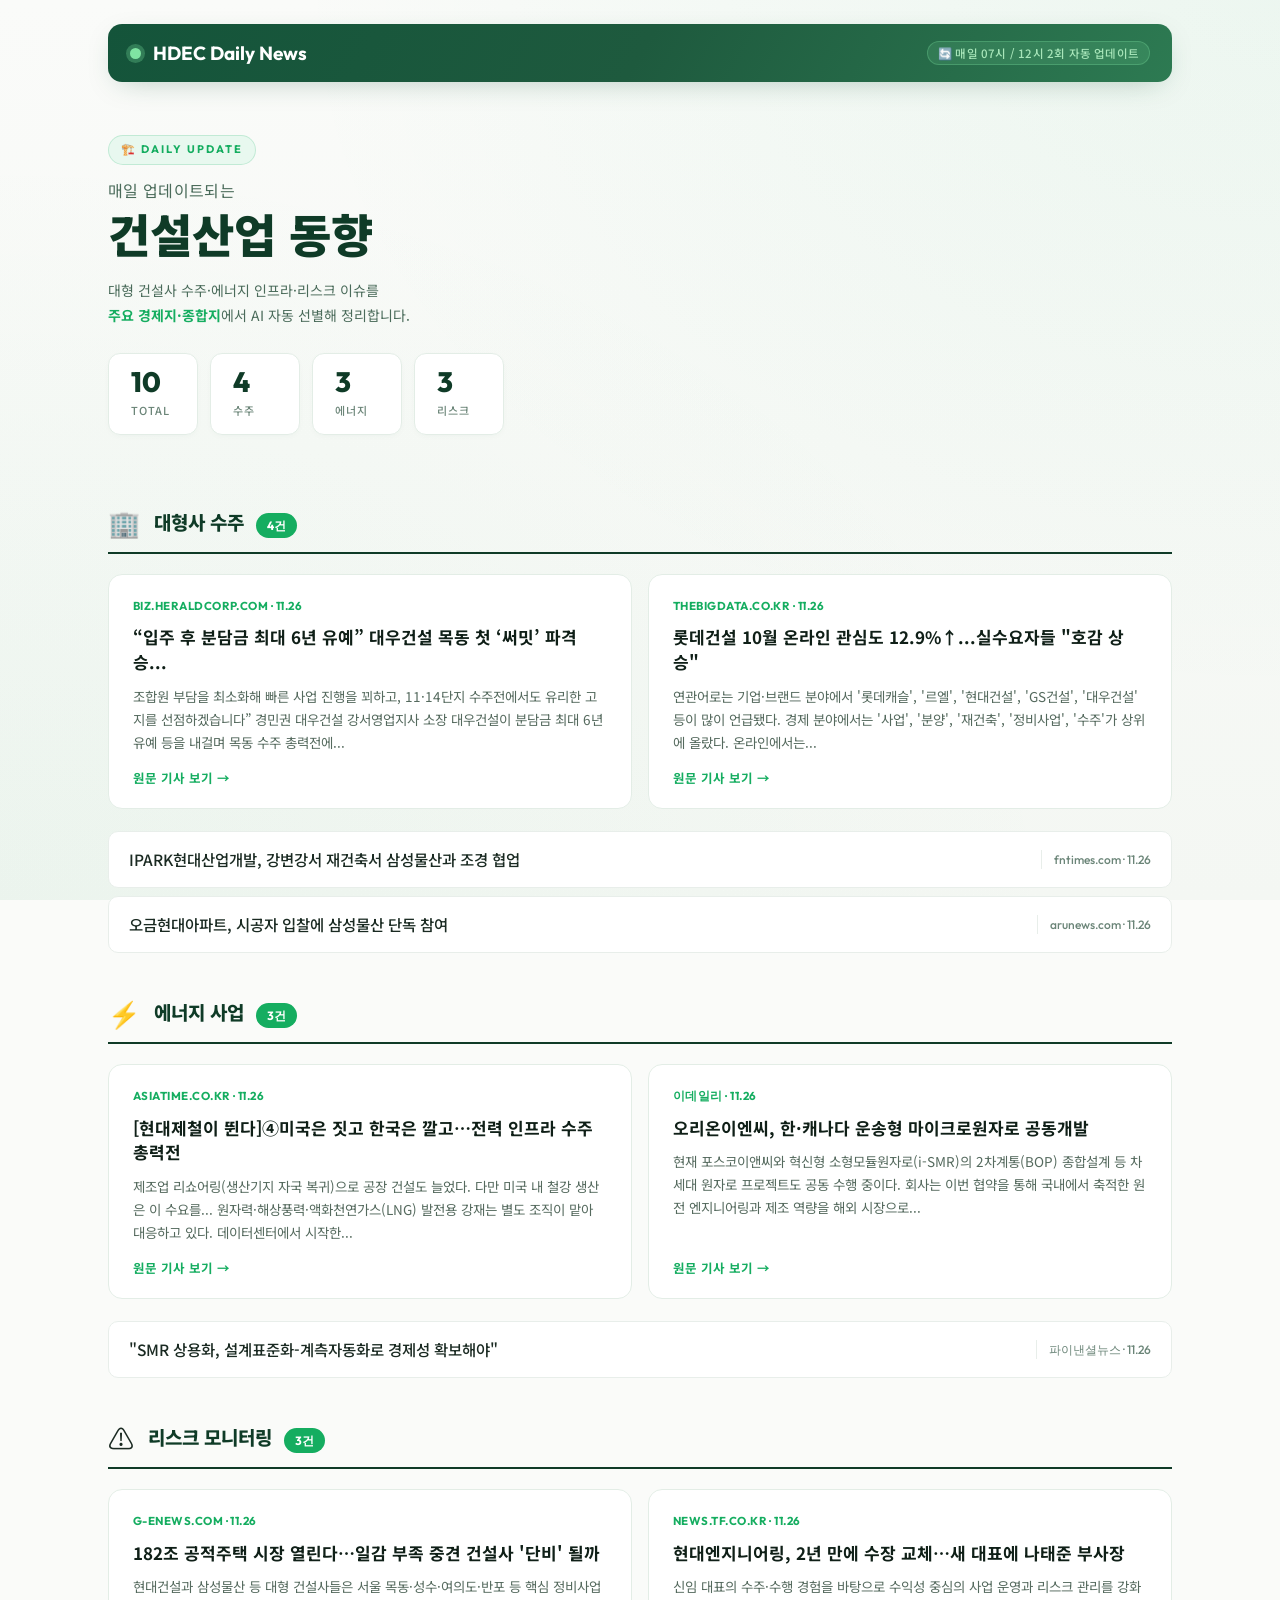
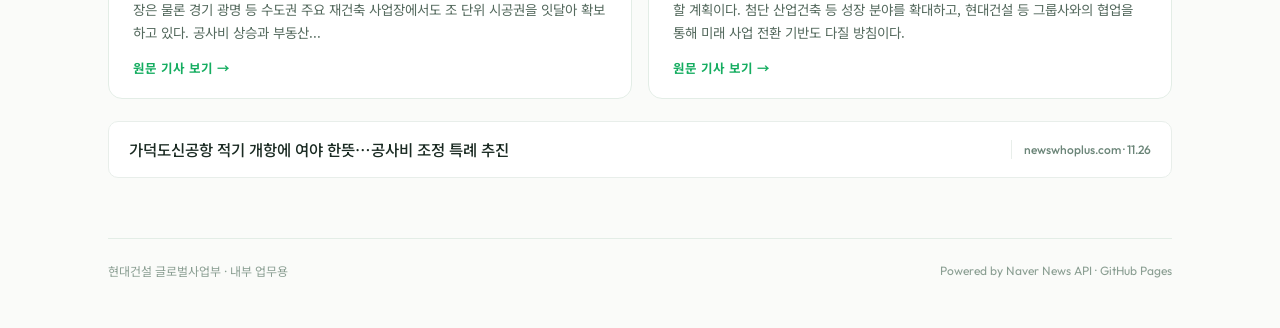
==== commit db9b4c44: "Daily news update 2026-11-26" ====
--- a/index.html
+++ b/index.html
@@ -53,28 +53,28 @@
         </div>
       </div>
       <div class="top-cards">
-        <a class="top-card" href="https://news.einfomax.co.kr/news/articleView.html?idxno=4446395" target="_blank" rel="noopener">
-          <div class="top-card-source">news.einfomax.co.kr · 11.25</div>
-          <h3 class="top-card-title">DL이앤씨의 무엇인가 잘못된 다이어트</h3>
-          <p class="top-card-desc">올해 주요 건설사의 도시정비 누적 수주액을 보면 현대건설(13조3천305억원)과 삼성물산(12조8천449억원)이 13조원 안팎을 기록했고, GS건설(7조3천365억원)·대우건설(5조3천423억원)·IPARK현대산업개발(4조2천515억원)도... </p>
+        <a class="top-card" href="https://biz.heraldcorp.com/article/10949910?ref=naver" target="_blank" rel="noopener">
+          <div class="top-card-source">biz.heraldcorp.com · 11.26</div>
+          <h3 class="top-card-title">“입주 후 분담금 최대 6년 유예” 대우건설 목동 첫 ‘써밋’ 파격 승...</h3>
+          <p class="top-card-desc">조합원 부담을 최소화해 빠른 사업 진행을 꾀하고, 11·14단지 수주전에서도 유리한 고지를 선점하겠습니다” 경민권 대우건설 강서영업지사 소장 대우건설이 분담금 최대 6년 유예 등을 내걸며 목동 수주 총력전에... </p>
           <span class="top-card-more">원문 기사 보기 →</span>
         </a>
-        <a class="top-card" href="https://www.g-enews.com/view.php?ud=2026112513253167352aa6f4cdad_1" target="_blank" rel="noopener">
-          <div class="top-card-source">g-enews.com · 11.25</div>
-          <h3 class="top-card-title">[건설 한눈에] 현대건설, 스타트업 협업 확대…대우건설, 지역사회공헌...</h3>
-          <p class="top-card-desc">현대건설은 스타트업과 건설 혁신기술 협업 성과를 공유하는 자리를 마련했으며, 대우건설은 지역사회공헌 인정제에서 최고 등급을 획득했다. 트러스테이는 인공지능(AI) 기술을 활용한 공동주택 재난안전 서비스... </p>
+        <a class="top-card" href="https://www.thebigdata.co.kr/view.php?ud=202611252207101830d0a8833aad_23" target="_blank" rel="noopener">
+          <div class="top-card-source">thebigdata.co.kr · 11.26</div>
+          <h3 class="top-card-title">롯데건설 10월 온라인 관심도 12.9%↑...실수요자들 &quot;호감 상승&quot;</h3>
+          <p class="top-card-desc">연관어로는 기업·브랜드 분야에서 '롯데캐슬', '르엘', '현대건설', 'GS건설', '대우건설' 등이 많이 언급됐다. 경제 분야에서는 '사업', '분양', '재건축', '정비사업', '수주'가 상위에 올랐다. 온라인에서는... </p>
           <span class="top-card-more">원문 기사 보기 →</span>
         </a></div><ul class="headlines">
           <li class="headline">
-            <a href="http://www.weeklytoday.com/news/articleView.html?idxno=803348" target="_blank" rel="noopener">
-              <span class="hl-title">[건설업계 동향] 현대건설ㆍ현대엔지니어링ㆍ대우건설(11.25)</span>
-              <span class="hl-meta">weeklytoday.com · 11.25</span>
+            <a href="https://www.fntimes.com/html/view.php?ud=202611261002214063048b718333_18" target="_blank" rel="noopener">
+              <span class="hl-title">IPARK현대산업개발, 강변강서 재건축서 삼성물산과 조경 협업</span>
+              <span class="hl-meta">fntimes.com · 11.26</span>
             </a>
           </li>
           <li class="headline">
-            <a href="https://www.seoul.co.kr/news/economy/estate/2026/11/25/20261125500104?wlog_tag3=naver" target="_blank" rel="noopener">
-              <span class="hl-title">GS건설 ‘아르뮤제자이’, 25일 아파트 2순위 청약 접수</span>
-              <span class="hl-meta">seoul.co.kr · 11.25</span>
+            <a href="https://www.arunews.com/news/articleView.html?idxno=70022" target="_blank" rel="noopener">
+              <span class="hl-title">오금현대아파트, 시공자 입찰에 삼성물산 단독 참여</span>
+              <span class="hl-meta">arunews.com · 11.26</span>
             </a>
           </li></ul>
     </section>
@@ -87,22 +87,22 @@
         </div>
       </div>
       <div class="top-cards">
-        <a class="top-card" href="https://www.job-post.co.kr/news/articleView.html?idxno=240676" target="_blank" rel="noopener">
-          <div class="top-card-source">job-post.co.kr · 11.25</div>
-          <h3 class="top-card-title">체코 원전 시공협상 91차례 끝 결렬…'8년 동행' 접은 한수원·대우건설</h3>
-          <p class="top-card-desc">한국수력원자력과 대우건설·두산에너빌리티 컨소시엄이 체코 두코바니 신규 원전 주설비공사 계약을 놓고 91차례 협상했으나 끝내 합의에 이르지 못했다. 공사비 산정과 설계변경에 따른 추가 비용 부담이 쟁점이었다.... </p>
+        <a class="top-card" href="https://www.asiatime.co.kr/article/20261125500380" target="_blank" rel="noopener">
+          <div class="top-card-source">asiatime.co.kr · 11.26</div>
+          <h3 class="top-card-title">[현대제철이 뛴다]④미국은 짓고 한국은 깔고…전력 인프라 수주 총력전</h3>
+          <p class="top-card-desc">제조업 리쇼어링(생산기지 자국 복귀)으로 공장 건설도 늘었다. 다만 미국 내 철강 생산은 이 수요를... 원자력·해상풍력·액화천연가스(LNG) 발전용 강재는 별도 조직이 맡아 대응하고 있다. 데이터센터에서 시작한... </p>
           <span class="top-card-more">원문 기사 보기 →</span>
         </a>
-        <a class="top-card" href="https://www.dailian.co.kr/news/view/1719366/?sc=Naver" target="_blank" rel="noopener">
-          <div class="top-card-source">dailian.co.kr · 11.25</div>
-          <h3 class="top-card-title">원전 확대·감축 측 모두 빠진 첫 설명회…'반쪽 공론화' 논란</h3>
-          <p class="top-card-desc">이날 설명회에서는 재생에너지 보급 차질과 원전 건설 지연, 발전비용 등이 주요 쟁점으로 제시됐다. 지난해 재생에너지 발전 비중은 9.8%로 정부가 2020년 수립한 제5차 신재생에너지기본계획의 목표치인 13.2%보다 3.4%p... </p>
+        <a class="top-card" href="https://www.edaily.co.kr/News/Read?newsId=02650246645649656&amp;mediaCodeNo=257&amp;utm_source=naver&amp;utm_medium=referral&amp;utm_campaign=news_syndication&amp;utm_content=original_article" target="_blank" rel="noopener">
+          <div class="top-card-source">이데일리 · 11.26</div>
+          <h3 class="top-card-title">오리온이엔씨, 한·캐나다 운송형 마이크로원자로 공동개발</h3>
+          <p class="top-card-desc">현재 포스코이앤씨와 혁신형 소형모듈원자로(i-SMR)의 2차계통(BOP) 종합설계 등 차세대 원자로 프로젝트도 공동 수행 중이다. 회사는 이번 협약을 통해 국내에서 축적한 원전 엔지니어링과 제조 역량을 해외 시장으로... </p>
           <span class="top-card-more">원문 기사 보기 →</span>
         </a></div><ul class="headlines">
           <li class="headline">
-            <a href="https://www.nspna.com/news/?mode=view&amp;newsid=837650" target="_blank" rel="noopener">
-              <span class="hl-title">현대엔지니어링, 2조2840억 발전 플랜트 연속 수주…차세대 에너지 가속</span>
-              <span class="hl-meta">nspna.com · 11.25</span>
+            <a href="https://www.fnnews.com/news/202611261115059568" target="_blank" rel="noopener">
+              <span class="hl-title">&quot;SMR 상용화, 설계표준화-계측자동화로 경제성 확보해야&quot;</span>
+              <span class="hl-meta">파이낸셜뉴스 · 11.26</span>
             </a>
           </li></ul>
     </section>
@@ -115,22 +115,22 @@
         </div>
       </div>
       <div class="top-cards">
-        <a class="top-card" href="https://biz.chosun.com/stock/stock_general/2026/11/25/JEHV5B7PVJFD7K2PRFNQXLQOTY/?utm_source=naver&amp;utm_medium=original&amp;utm_campaign=biz" target="_blank" rel="noopener">
-          <div class="top-card-source">biz.chosun.com · 11.25</div>
-          <h3 class="top-card-title">PF 한파에도 코람코는 웃었다…3분기 누적 순익 490억</h3>
-          <p class="top-card-desc">신탁사업에서는 재건축·재개발 등 도시정비사업을 주요 수주 분야로 삼고 있다. 2015년 경기 안양시 성광·호계·신라아파트 통합재건축사업을 수주한 이후 전국 19개 정비사업 현장을 확보했다. 이 가운데 인천... </p>
+        <a class="top-card" href="https://www.g-enews.com/view.php?ud=2026112611323079232aa6f4cdad_1" target="_blank" rel="noopener">
+          <div class="top-card-source">g-enews.com · 11.26</div>
+          <h3 class="top-card-title">182조 공적주택 시장 열린다…일감 부족 중견 건설사 '단비' 될까</h3>
+          <p class="top-card-desc">현대건설과 삼성물산 등 대형 건설사들은 서울 목동·성수·여의도·반포 등 핵심 정비사업장은 물론 경기 광명 등 수도권 주요 재건축 사업장에서도 조 단위 시공권을 잇달아 확보하고 있다. 공사비 상승과 부동산... </p>
           <span class="top-card-more">원문 기사 보기 →</span>
         </a>
-        <a class="top-card" href="https://view.asiae.co.kr/article/2026112417342026198" target="_blank" rel="noopener">
-          <div class="top-card-source">아시아경제 · 11.25</div>
-          <h3 class="top-card-title">내년 경제 핵심 변수 세 가지는 &quot;AI·중동전쟁·美 예측 불확실성&quot;[이슈...</h3>
-          <p class="top-card-desc">미착공 설비의 준공을 늦추는 요인이라는 분석이다. 박 원장은 &quot;미국도 AI 투자의 성장 기여도나 기술 패권 경쟁 등을 고려할 때, 핵심 인프라 투자 시기를 다소 지연할 수는 있겠으나 급격히 중단하긴 어려울 것&quot;이라고... </p>
+        <a class="top-card" href="https://news.tf.co.kr/read/economy/2393700.htm" target="_blank" rel="noopener">
+          <div class="top-card-source">news.tf.co.kr · 11.26</div>
+          <h3 class="top-card-title">현대엔지니어링, 2년 만에 수장 교체…새 대표에 나태준 부사장</h3>
+          <p class="top-card-desc">신임 대표의 수주·수행 경험을 바탕으로 수익성 중심의 사업 운영과 리스크 관리를 강화할 계획이다. 첨단 산업건축 등 성장 분야를 확대하고, 현대건설 등 그룹사와의 협업을 통해 미래 사업 전환 기반도 다질 방침이다.</p>
           <span class="top-card-more">원문 기사 보기 →</span>
         </a></div><ul class="headlines">
           <li class="headline">
-            <a href="https://www.mediapen.com/news/view/1139830" target="_blank" rel="noopener">
-              <span class="hl-title">코람코자산신탁, 부동산신탁업계 적자에도 승승장구…3분기 순이익 '1위...</span>
-              <span class="hl-meta">mediapen.com · 11.25</span>
+            <a href="https://www.newswhoplus.com/news/articleView.html?idxno=75470" target="_blank" rel="noopener">
+              <span class="hl-title">가덕도신공항 적기 개항에 여야 한뜻…공사비 조정 특례 추진</span>
+              <span class="hl-meta">newswhoplus.com · 11.26</span>
             </a>
           </li></ul>
     </section>
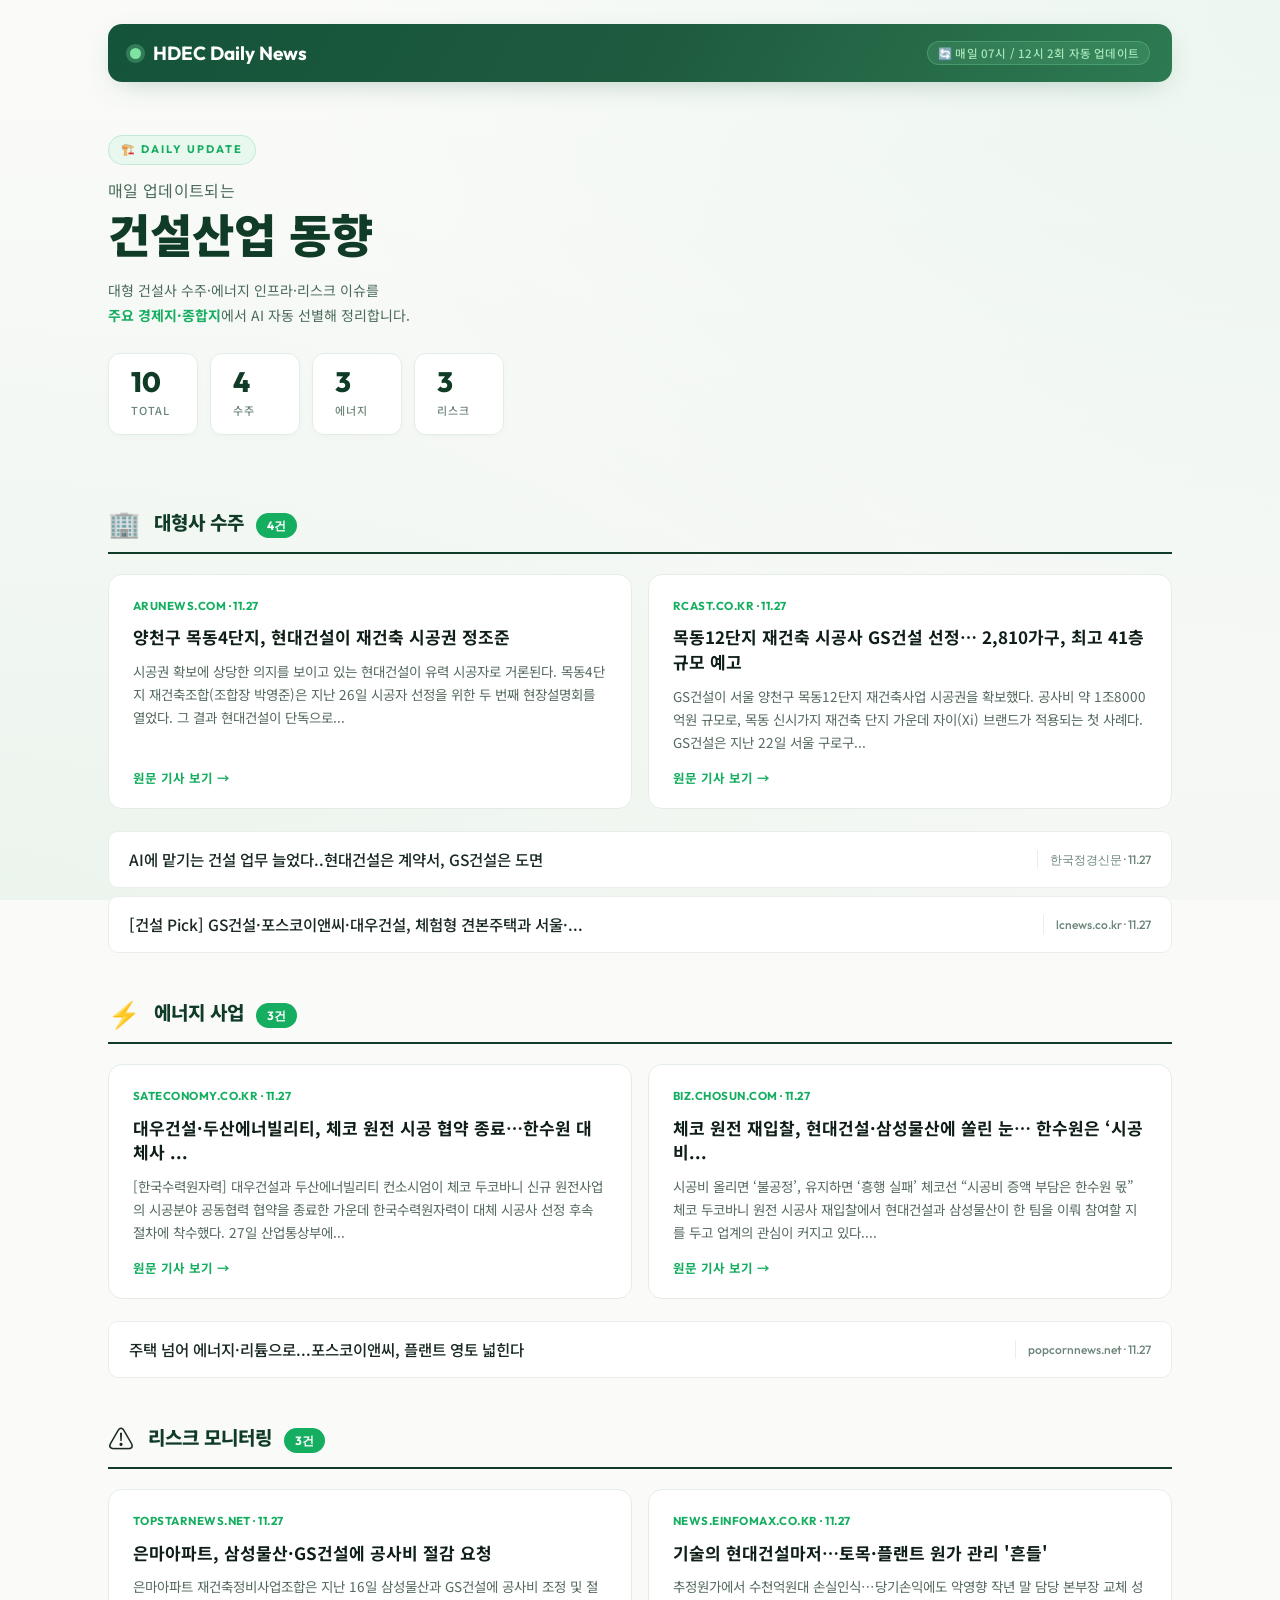
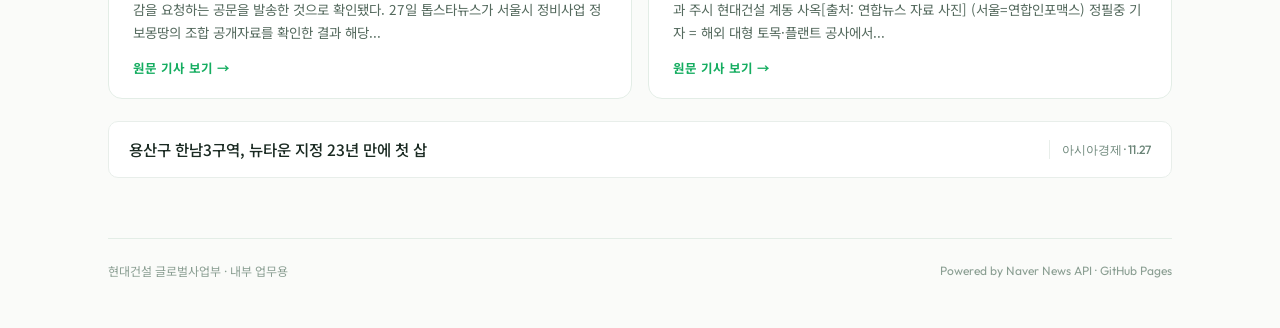
==== commit 7c4c8b8b: "Daily news update 2026-11-27" ====
--- a/index.html
+++ b/index.html
@@ -53,28 +53,28 @@
         </div>
       </div>
       <div class="top-cards">
-        <a class="top-card" href="https://biz.heraldcorp.com/article/10949910?ref=naver" target="_blank" rel="noopener">
-          <div class="top-card-source">biz.heraldcorp.com · 11.26</div>
-          <h3 class="top-card-title">“입주 후 분담금 최대 6년 유예” 대우건설 목동 첫 ‘써밋’ 파격 승...</h3>
-          <p class="top-card-desc">조합원 부담을 최소화해 빠른 사업 진행을 꾀하고, 11·14단지 수주전에서도 유리한 고지를 선점하겠습니다” 경민권 대우건설 강서영업지사 소장 대우건설이 분담금 최대 6년 유예 등을 내걸며 목동 수주 총력전에... </p>
+        <a class="top-card" href="https://www.arunews.com/news/articleView.html?idxno=70071" target="_blank" rel="noopener">
+          <div class="top-card-source">arunews.com · 11.27</div>
+          <h3 class="top-card-title">양천구 목동4단지, 현대건설이 재건축 시공권 정조준</h3>
+          <p class="top-card-desc">시공권 확보에 상당한 의지를 보이고 있는 현대건설이 유력 시공자로 거론된다. 목동4단지 재건축조합(조합장 박영준)은 지난 26일 시공자 선정을 위한 두 번째 현장설명회를 열었다. 그 결과 현대건설이 단독으로... </p>
           <span class="top-card-more">원문 기사 보기 →</span>
         </a>
-        <a class="top-card" href="https://www.thebigdata.co.kr/view.php?ud=202611252207101830d0a8833aad_23" target="_blank" rel="noopener">
-          <div class="top-card-source">thebigdata.co.kr · 11.26</div>
-          <h3 class="top-card-title">롯데건설 10월 온라인 관심도 12.9%↑...실수요자들 &quot;호감 상승&quot;</h3>
-          <p class="top-card-desc">연관어로는 기업·브랜드 분야에서 '롯데캐슬', '르엘', '현대건설', 'GS건설', '대우건설' 등이 많이 언급됐다. 경제 분야에서는 '사업', '분양', '재건축', '정비사업', '수주'가 상위에 올랐다. 온라인에서는... </p>
+        <a class="top-card" href="https://www.rcast.co.kr/news/articleView.html?idxno=32159" target="_blank" rel="noopener">
+          <div class="top-card-source">rcast.co.kr · 11.27</div>
+          <h3 class="top-card-title">목동12단지 재건축 시공사 GS건설 선정… 2,810가구, 최고 41층 규모 예고</h3>
+          <p class="top-card-desc">GS건설이 서울 양천구 목동12단지 재건축사업 시공권을 확보했다. 공사비 약 1조8000억원 규모로, 목동 신시가지 재건축 단지 가운데 자이(Xi) 브랜드가 적용되는 첫 사례다. GS건설은 지난 22일 서울 구로구... </p>
           <span class="top-card-more">원문 기사 보기 →</span>
         </a></div><ul class="headlines">
           <li class="headline">
-            <a href="https://www.fntimes.com/html/view.php?ud=202611261002214063048b718333_18" target="_blank" rel="noopener">
-              <span class="hl-title">IPARK현대산업개발, 강변강서 재건축서 삼성물산과 조경 협업</span>
-              <span class="hl-meta">fntimes.com · 11.26</span>
+            <a href="https://kpenews.com/View.aspx?No=4332089" target="_blank" rel="noopener">
+              <span class="hl-title">AI에 맡기는 건설 업무 늘었다..현대건설은 계약서, GS건설은 도면</span>
+              <span class="hl-meta">한국정경신문 · 11.27</span>
             </a>
           </li>
           <li class="headline">
-            <a href="https://www.arunews.com/news/articleView.html?idxno=70022" target="_blank" rel="noopener">
-              <span class="hl-title">오금현대아파트, 시공자 입찰에 삼성물산 단독 참여</span>
-              <span class="hl-meta">arunews.com · 11.26</span>
+            <a href="https://www.lcnews.co.kr/news/articleView.html?idxno=212143" target="_blank" rel="noopener">
+              <span class="hl-title">[건설 Pick] GS건설·포스코이앤씨·대우건설, 체험형 견본주택과 서울·...</span>
+              <span class="hl-meta">lcnews.co.kr · 11.27</span>
             </a>
           </li></ul>
     </section>
@@ -87,22 +87,22 @@
         </div>
       </div>
       <div class="top-cards">
-        <a class="top-card" href="https://www.asiatime.co.kr/article/20261125500380" target="_blank" rel="noopener">
-          <div class="top-card-source">asiatime.co.kr · 11.26</div>
-          <h3 class="top-card-title">[현대제철이 뛴다]④미국은 짓고 한국은 깔고…전력 인프라 수주 총력전</h3>
-          <p class="top-card-desc">제조업 리쇼어링(생산기지 자국 복귀)으로 공장 건설도 늘었다. 다만 미국 내 철강 생산은 이 수요를... 원자력·해상풍력·액화천연가스(LNG) 발전용 강재는 별도 조직이 맡아 대응하고 있다. 데이터센터에서 시작한... </p>
+        <a class="top-card" href="https://sateconomy.co.kr/news/view/1065573998667575" target="_blank" rel="noopener">
+          <div class="top-card-source">sateconomy.co.kr · 11.27</div>
+          <h3 class="top-card-title">대우건설·두산에너빌리티, 체코 원전 시공 협약 종료…한수원 대체사 ...</h3>
+          <p class="top-card-desc">[한국수력원자력] 대우건설과 두산에너빌리티 컨소시엄이 체코 두코바니 신규 원전사업의 시공분야 공동협력 협약을 종료한 가운데 한국수력원자력이 대체 시공사 선정 후속 절차에 착수했다. 27일 산업통상부에... </p>
           <span class="top-card-more">원문 기사 보기 →</span>
         </a>
-        <a class="top-card" href="https://www.edaily.co.kr/News/Read?newsId=02650246645649656&amp;mediaCodeNo=257&amp;utm_source=naver&amp;utm_medium=referral&amp;utm_campaign=news_syndication&amp;utm_content=original_article" target="_blank" rel="noopener">
-          <div class="top-card-source">이데일리 · 11.26</div>
-          <h3 class="top-card-title">오리온이엔씨, 한·캐나다 운송형 마이크로원자로 공동개발</h3>
-          <p class="top-card-desc">현재 포스코이앤씨와 혁신형 소형모듈원자로(i-SMR)의 2차계통(BOP) 종합설계 등 차세대 원자로 프로젝트도 공동 수행 중이다. 회사는 이번 협약을 통해 국내에서 축적한 원전 엔지니어링과 제조 역량을 해외 시장으로... </p>
+        <a class="top-card" href="https://biz.chosun.com/industry/company/2026/11/27/4UUH5BQ4LRG3PM6HDEIEF6YM4Y/?utm_source=naver&amp;utm_medium=original&amp;utm_campaign=biz" target="_blank" rel="noopener">
+          <div class="top-card-source">biz.chosun.com · 11.27</div>
+          <h3 class="top-card-title">체코 원전 재입찰, 현대건설·삼성물산에 쏠린 눈… 한수원은 ‘시공비...</h3>
+          <p class="top-card-desc">시공비 올리면 ‘불공정’, 유지하면 ‘흥행 실패’ 체코선 “시공비 증액 부담은 한수원 몫” 체코 두코바니 원전 시공사 재입찰에서 현대건설과 삼성물산이 한 팀을 이뤄 참여할 지를 두고 업계의 관심이 커지고 있다.... </p>
           <span class="top-card-more">원문 기사 보기 →</span>
         </a></div><ul class="headlines">
           <li class="headline">
-            <a href="https://www.fnnews.com/news/202611261115059568" target="_blank" rel="noopener">
-              <span class="hl-title">&quot;SMR 상용화, 설계표준화-계측자동화로 경제성 확보해야&quot;</span>
-              <span class="hl-meta">파이낸셜뉴스 · 11.26</span>
+            <a href="http://www.popcornnews.net/news/articleView.html?idxno=141602" target="_blank" rel="noopener">
+              <span class="hl-title">주택 넘어 에너지·리튬으로...포스코이앤씨, 플랜트 영토 넓힌다</span>
+              <span class="hl-meta">popcornnews.net · 11.27</span>
             </a>
           </li></ul>
     </section>
@@ -115,22 +115,22 @@
         </div>
       </div>
       <div class="top-cards">
-        <a class="top-card" href="https://www.g-enews.com/view.php?ud=2026112611323079232aa6f4cdad_1" target="_blank" rel="noopener">
-          <div class="top-card-source">g-enews.com · 11.26</div>
-          <h3 class="top-card-title">182조 공적주택 시장 열린다…일감 부족 중견 건설사 '단비' 될까</h3>
-          <p class="top-card-desc">현대건설과 삼성물산 등 대형 건설사들은 서울 목동·성수·여의도·반포 등 핵심 정비사업장은 물론 경기 광명 등 수도권 주요 재건축 사업장에서도 조 단위 시공권을 잇달아 확보하고 있다. 공사비 상승과 부동산... </p>
+        <a class="top-card" href="https://www.topstarnews.net/news/articleView.html?idxno=16287757" target="_blank" rel="noopener">
+          <div class="top-card-source">topstarnews.net · 11.27</div>
+          <h3 class="top-card-title">은마아파트, 삼성물산·GS건설에 공사비 절감 요청</h3>
+          <p class="top-card-desc">은마아파트 재건축정비사업조합은 지난 16일 삼성물산과 GS건설에 공사비 조정 및 절감을 요청하는 공문을 발송한 것으로 확인됐다. 27일 톱스타뉴스가 서울시 정비사업 정보몽땅의 조합 공개자료를 확인한 결과 해당... </p>
           <span class="top-card-more">원문 기사 보기 →</span>
         </a>
-        <a class="top-card" href="https://news.tf.co.kr/read/economy/2393700.htm" target="_blank" rel="noopener">
-          <div class="top-card-source">news.tf.co.kr · 11.26</div>
-          <h3 class="top-card-title">현대엔지니어링, 2년 만에 수장 교체…새 대표에 나태준 부사장</h3>
-          <p class="top-card-desc">신임 대표의 수주·수행 경험을 바탕으로 수익성 중심의 사업 운영과 리스크 관리를 강화할 계획이다. 첨단 산업건축 등 성장 분야를 확대하고, 현대건설 등 그룹사와의 협업을 통해 미래 사업 전환 기반도 다질 방침이다.</p>
+        <a class="top-card" href="https://news.einfomax.co.kr/news/articleView.html?idxno=4446877" target="_blank" rel="noopener">
+          <div class="top-card-source">news.einfomax.co.kr · 11.27</div>
+          <h3 class="top-card-title">기술의 현대건설마저…토목·플랜트 원가 관리 '흔들'</h3>
+          <p class="top-card-desc">추정원가에서 수천억원대 손실인식…당기손익에도 악영향 작년 말 담당 본부장 교체 성과 주시 현대건설 계동 사옥[출처: 연합뉴스 자료 사진] (서울=연합인포맥스) 정필중 기자 = 해외 대형 토목·플랜트 공사에서... </p>
           <span class="top-card-more">원문 기사 보기 →</span>
         </a></div><ul class="headlines">
           <li class="headline">
-            <a href="https://www.newswhoplus.com/news/articleView.html?idxno=75470" target="_blank" rel="noopener">
-              <span class="hl-title">가덕도신공항 적기 개항에 여야 한뜻…공사비 조정 특례 추진</span>
-              <span class="hl-meta">newswhoplus.com · 11.26</span>
+            <a href="https://view.asiae.co.kr/article/2026112708294459692" target="_blank" rel="noopener">
+              <span class="hl-title">용산구 한남3구역, 뉴타운 지정 23년 만에 첫 삽</span>
+              <span class="hl-meta">아시아경제 · 11.27</span>
             </a>
           </li></ul>
     </section>
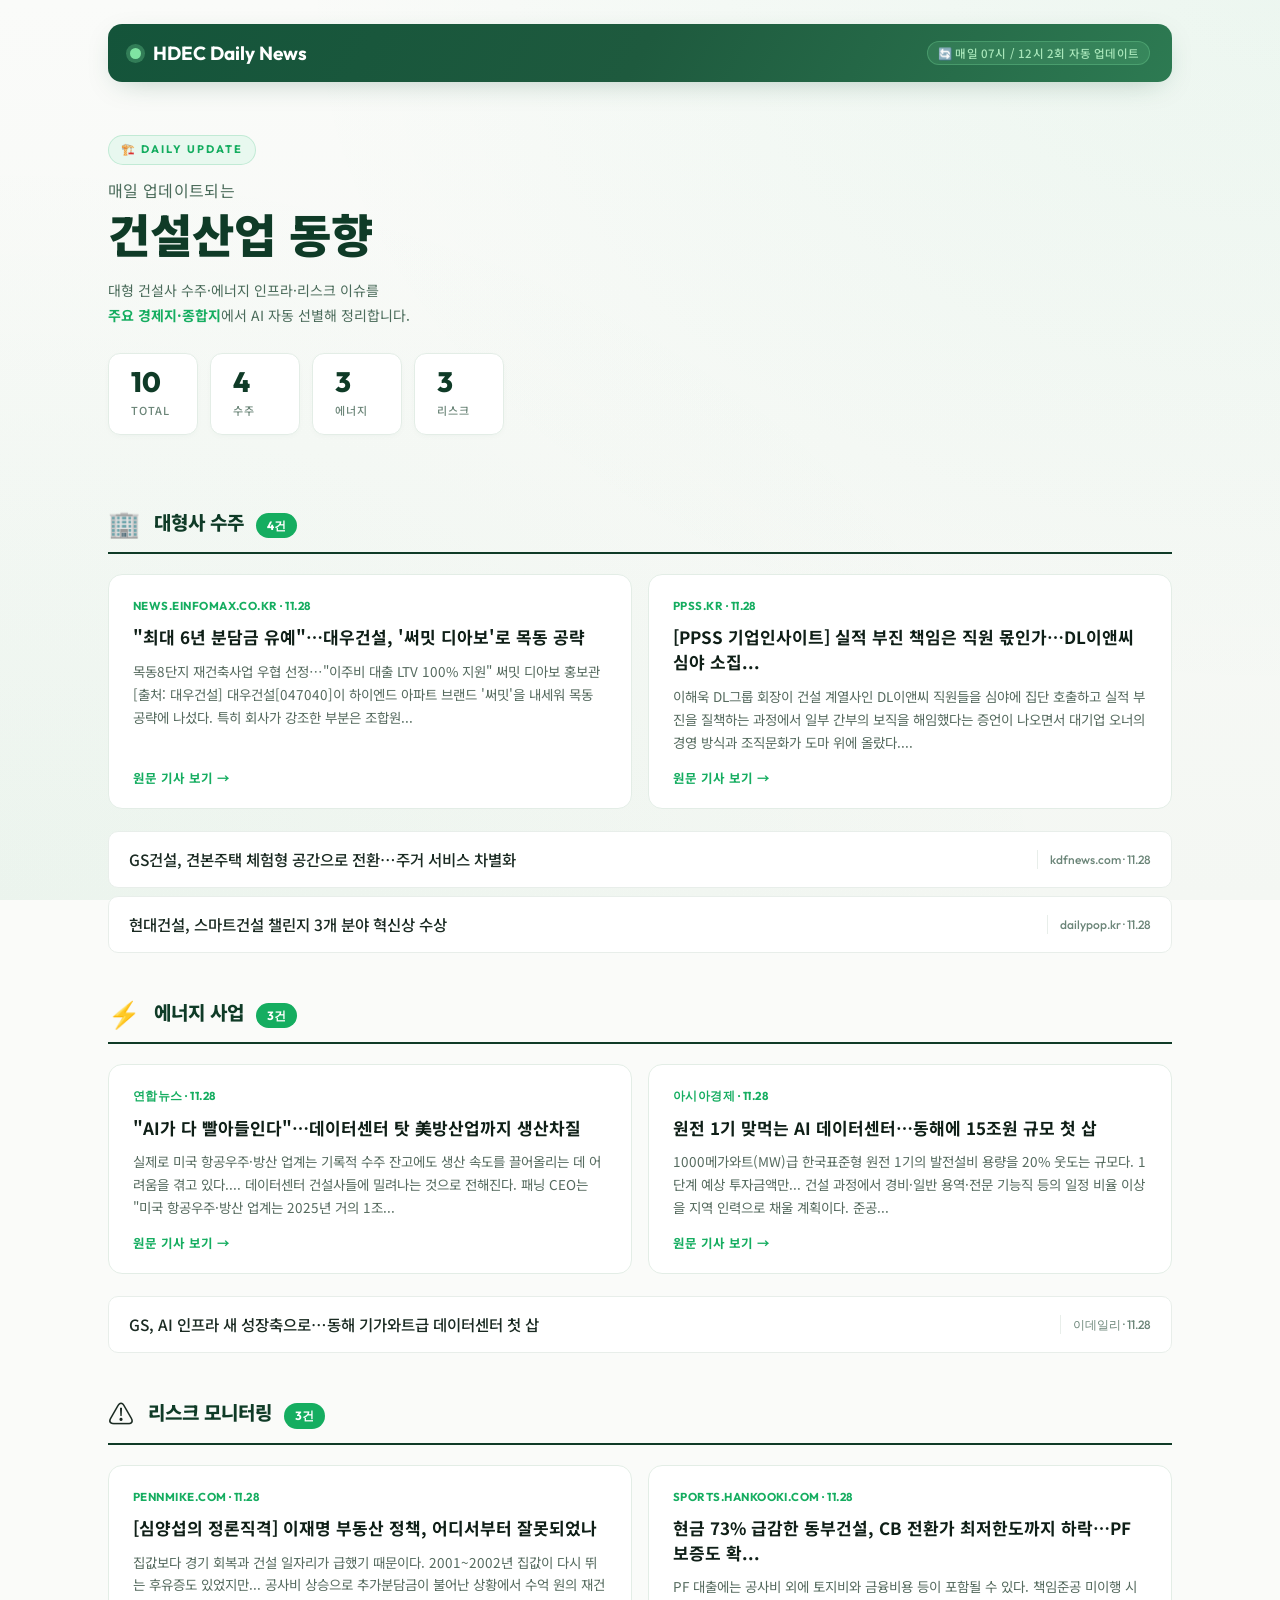
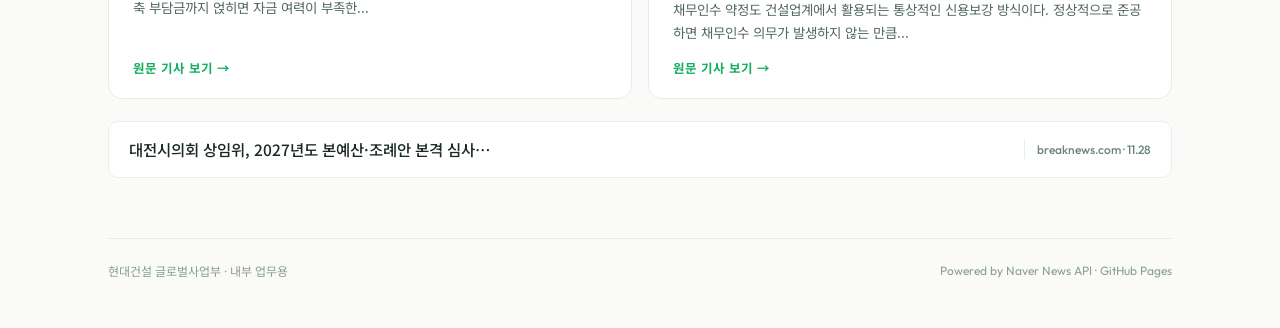
==== commit 4ef35925: "Daily news update 2026-11-28" ====
--- a/index.html
+++ b/index.html
@@ -53,28 +53,28 @@
         </div>
       </div>
       <div class="top-cards">
-        <a class="top-card" href="https://www.arunews.com/news/articleView.html?idxno=70071" target="_blank" rel="noopener">
-          <div class="top-card-source">arunews.com · 11.27</div>
-          <h3 class="top-card-title">양천구 목동4단지, 현대건설이 재건축 시공권 정조준</h3>
-          <p class="top-card-desc">시공권 확보에 상당한 의지를 보이고 있는 현대건설이 유력 시공자로 거론된다. 목동4단지 재건축조합(조합장 박영준)은 지난 26일 시공자 선정을 위한 두 번째 현장설명회를 열었다. 그 결과 현대건설이 단독으로... </p>
+        <a class="top-card" href="https://news.einfomax.co.kr/news/articleView.html?idxno=4447045" target="_blank" rel="noopener">
+          <div class="top-card-source">news.einfomax.co.kr · 11.28</div>
+          <h3 class="top-card-title">&quot;최대 6년 분담금 유예&quot;…대우건설, '써밋 디아보'로 목동 공략</h3>
+          <p class="top-card-desc">목동8단지 재건축사업 우협 선정…&quot;이주비 대출 LTV 100% 지원&quot; 써밋 디아보 홍보관[출처: 대우건설] 대우건설[047040]이 하이엔드 아파트 브랜드 '써밋'을 내세워 목동 공략에 나섰다. 특히 회사가 강조한 부분은 조합원... </p>
           <span class="top-card-more">원문 기사 보기 →</span>
         </a>
-        <a class="top-card" href="https://www.rcast.co.kr/news/articleView.html?idxno=32159" target="_blank" rel="noopener">
-          <div class="top-card-source">rcast.co.kr · 11.27</div>
-          <h3 class="top-card-title">목동12단지 재건축 시공사 GS건설 선정… 2,810가구, 최고 41층 규모 예고</h3>
-          <p class="top-card-desc">GS건설이 서울 양천구 목동12단지 재건축사업 시공권을 확보했다. 공사비 약 1조8000억원 규모로, 목동 신시가지 재건축 단지 가운데 자이(Xi) 브랜드가 적용되는 첫 사례다. GS건설은 지난 22일 서울 구로구... </p>
+        <a class="top-card" href="https://www.ppss.kr/news/articleView.html?idxno=323560" target="_blank" rel="noopener">
+          <div class="top-card-source">ppss.kr · 11.28</div>
+          <h3 class="top-card-title">[PPSS 기업인사이트] 실적 부진 책임은 직원 몫인가…DL이앤씨 심야 소집...</h3>
+          <p class="top-card-desc">이해욱 DL그룹 회장이 건설 계열사인 DL이앤씨 직원들을 심야에 집단 호출하고 실적 부진을 질책하는 과정에서 일부 간부의 보직을 해임했다는 증언이 나오면서 대기업 오너의 경영 방식과 조직문화가 도마 위에 올랐다.... </p>
           <span class="top-card-more">원문 기사 보기 →</span>
         </a></div><ul class="headlines">
           <li class="headline">
-            <a href="https://kpenews.com/View.aspx?No=4332089" target="_blank" rel="noopener">
-              <span class="hl-title">AI에 맡기는 건설 업무 늘었다..현대건설은 계약서, GS건설은 도면</span>
-              <span class="hl-meta">한국정경신문 · 11.27</span>
+            <a href="http://www.kdfnews.com/news/articleView.html?idxno=191524" target="_blank" rel="noopener">
+              <span class="hl-title">GS건설, 견본주택 체험형 공간으로 전환…주거 서비스 차별화</span>
+              <span class="hl-meta">kdfnews.com · 11.28</span>
             </a>
           </li>
           <li class="headline">
-            <a href="https://www.lcnews.co.kr/news/articleView.html?idxno=212143" target="_blank" rel="noopener">
-              <span class="hl-title">[건설 Pick] GS건설·포스코이앤씨·대우건설, 체험형 견본주택과 서울·...</span>
-              <span class="hl-meta">lcnews.co.kr · 11.27</span>
+            <a href="http://www.dailypop.kr/news/articleView.html?idxno=105135" target="_blank" rel="noopener">
+              <span class="hl-title">현대건설, 스마트건설 챌린지 3개 분야 혁신상 수상</span>
+              <span class="hl-meta">dailypop.kr · 11.28</span>
             </a>
           </li></ul>
     </section>
@@ -87,22 +87,22 @@
         </div>
       </div>
       <div class="top-cards">
-        <a class="top-card" href="https://sateconomy.co.kr/news/view/1065573998667575" target="_blank" rel="noopener">
-          <div class="top-card-source">sateconomy.co.kr · 11.27</div>
-          <h3 class="top-card-title">대우건설·두산에너빌리티, 체코 원전 시공 협약 종료…한수원 대체사 ...</h3>
-          <p class="top-card-desc">[한국수력원자력] 대우건설과 두산에너빌리티 컨소시엄이 체코 두코바니 신규 원전사업의 시공분야 공동협력 협약을 종료한 가운데 한국수력원자력이 대체 시공사 선정 후속 절차에 착수했다. 27일 산업통상부에... </p>
+        <a class="top-card" href="https://www.yna.co.kr/view/AKR20261128020200009?input=1195m" target="_blank" rel="noopener">
+          <div class="top-card-source">연합뉴스 · 11.28</div>
+          <h3 class="top-card-title">&quot;AI가 다 빨아들인다&quot;…데이터센터 탓 美방산업까지 생산차질</h3>
+          <p class="top-card-desc">실제로 미국 항공우주·방산 업계는 기록적 수주 잔고에도 생산 속도를 끌어올리는 데 어려움을 겪고 있다.... 데이터센터 건설사들에 밀려나는 것으로 전해진다. 패닝 CEO는 &quot;미국 항공우주·방산 업계는 2025년 거의 1조... </p>
           <span class="top-card-more">원문 기사 보기 →</span>
         </a>
-        <a class="top-card" href="https://biz.chosun.com/industry/company/2026/11/27/4UUH5BQ4LRG3PM6HDEIEF6YM4Y/?utm_source=naver&amp;utm_medium=original&amp;utm_campaign=biz" target="_blank" rel="noopener">
-          <div class="top-card-source">biz.chosun.com · 11.27</div>
-          <h3 class="top-card-title">체코 원전 재입찰, 현대건설·삼성물산에 쏠린 눈… 한수원은 ‘시공비...</h3>
-          <p class="top-card-desc">시공비 올리면 ‘불공정’, 유지하면 ‘흥행 실패’ 체코선 “시공비 증액 부담은 한수원 몫” 체코 두코바니 원전 시공사 재입찰에서 현대건설과 삼성물산이 한 팀을 이뤄 참여할 지를 두고 업계의 관심이 커지고 있다.... </p>
+        <a class="top-card" href="https://view.asiae.co.kr/article/2026112809463727415" target="_blank" rel="noopener">
+          <div class="top-card-source">아시아경제 · 11.28</div>
+          <h3 class="top-card-title">원전 1기 맞먹는 AI 데이터센터…동해에 15조원 규모 첫 삽</h3>
+          <p class="top-card-desc">1000메가와트(MW)급 한국표준형 원전 1기의 발전설비 용량을 20% 웃도는 규모다. 1단계 예상 투자금액만... 건설 과정에서 경비·일반 용역·전문 기능직 등의 일정 비율 이상을 지역 인력으로 채울 계획이다. 준공... </p>
           <span class="top-card-more">원문 기사 보기 →</span>
         </a></div><ul class="headlines">
           <li class="headline">
-            <a href="http://www.popcornnews.net/news/articleView.html?idxno=141602" target="_blank" rel="noopener">
-              <span class="hl-title">주택 넘어 에너지·리튬으로...포스코이앤씨, 플랜트 영토 넓힌다</span>
-              <span class="hl-meta">popcornnews.net · 11.27</span>
+            <a href="https://www.edaily.co.kr/News/Read?newsId=01617046645650312&amp;mediaCodeNo=257&amp;utm_source=naver&amp;utm_medium=referral&amp;utm_campaign=news_syndication&amp;utm_content=original_article" target="_blank" rel="noopener">
+              <span class="hl-title">GS, AI 인프라 새 성장축으로…동해 기가와트급 데이터센터 첫 삽</span>
+              <span class="hl-meta">이데일리 · 11.28</span>
             </a>
           </li></ul>
     </section>
@@ -115,22 +115,22 @@
         </div>
       </div>
       <div class="top-cards">
-        <a class="top-card" href="https://www.topstarnews.net/news/articleView.html?idxno=16287757" target="_blank" rel="noopener">
-          <div class="top-card-source">topstarnews.net · 11.27</div>
-          <h3 class="top-card-title">은마아파트, 삼성물산·GS건설에 공사비 절감 요청</h3>
-          <p class="top-card-desc">은마아파트 재건축정비사업조합은 지난 16일 삼성물산과 GS건설에 공사비 조정 및 절감을 요청하는 공문을 발송한 것으로 확인됐다. 27일 톱스타뉴스가 서울시 정비사업 정보몽땅의 조합 공개자료를 확인한 결과 해당... </p>
+        <a class="top-card" href="https://www.pennmike.com/news/articleView.html?idxno=132986" target="_blank" rel="noopener">
+          <div class="top-card-source">pennmike.com · 11.28</div>
+          <h3 class="top-card-title">[심양섭의 정론직격] 이재명 부동산 정책, 어디서부터 잘못되었나</h3>
+          <p class="top-card-desc">집값보다 경기 회복과 건설 일자리가 급했기 때문이다. 2001~2002년 집값이 다시 뛰는 후유증도 있었지만... 공사비 상승으로 추가분담금이 불어난 상황에서 수억 원의 재건축 부담금까지 얹히면 자금 여력이 부족한... </p>
           <span class="top-card-more">원문 기사 보기 →</span>
         </a>
-        <a class="top-card" href="https://news.einfomax.co.kr/news/articleView.html?idxno=4446877" target="_blank" rel="noopener">
-          <div class="top-card-source">news.einfomax.co.kr · 11.27</div>
-          <h3 class="top-card-title">기술의 현대건설마저…토목·플랜트 원가 관리 '흔들'</h3>
-          <p class="top-card-desc">추정원가에서 수천억원대 손실인식…당기손익에도 악영향 작년 말 담당 본부장 교체 성과 주시 현대건설 계동 사옥[출처: 연합뉴스 자료 사진] (서울=연합인포맥스) 정필중 기자 = 해외 대형 토목·플랜트 공사에서... </p>
+        <a class="top-card" href="https://sports.hankooki.com/news/articleView.html?idxno=6944320" target="_blank" rel="noopener">
+          <div class="top-card-source">sports.hankooki.com · 11.28</div>
+          <h3 class="top-card-title">현금 73% 급감한 동부건설, CB 전환가 최저한도까지 하락…PF 보증도 확...</h3>
+          <p class="top-card-desc">PF 대출에는 공사비 외에 토지비와 금융비용 등이 포함될 수 있다. 책임준공 미이행 시 채무인수 약정도 건설업계에서 활용되는 통상적인 신용보강 방식이다. 정상적으로 준공하면 채무인수 의무가 발생하지 않는 만큼... </p>
           <span class="top-card-more">원문 기사 보기 →</span>
         </a></div><ul class="headlines">
           <li class="headline">
-            <a href="https://view.asiae.co.kr/article/2026112708294459692" target="_blank" rel="noopener">
-              <span class="hl-title">용산구 한남3구역, 뉴타운 지정 23년 만에 첫 삽</span>
-              <span class="hl-meta">아시아경제 · 11.27</span>
+            <a href="http://www.breaknews.com/1254938" target="_blank" rel="noopener">
+              <span class="hl-title">대전시의회 상임위, 2027년도 본예산·조례안 본격 심사…</span>
+              <span class="hl-meta">breaknews.com · 11.28</span>
             </a>
           </li></ul>
     </section>
